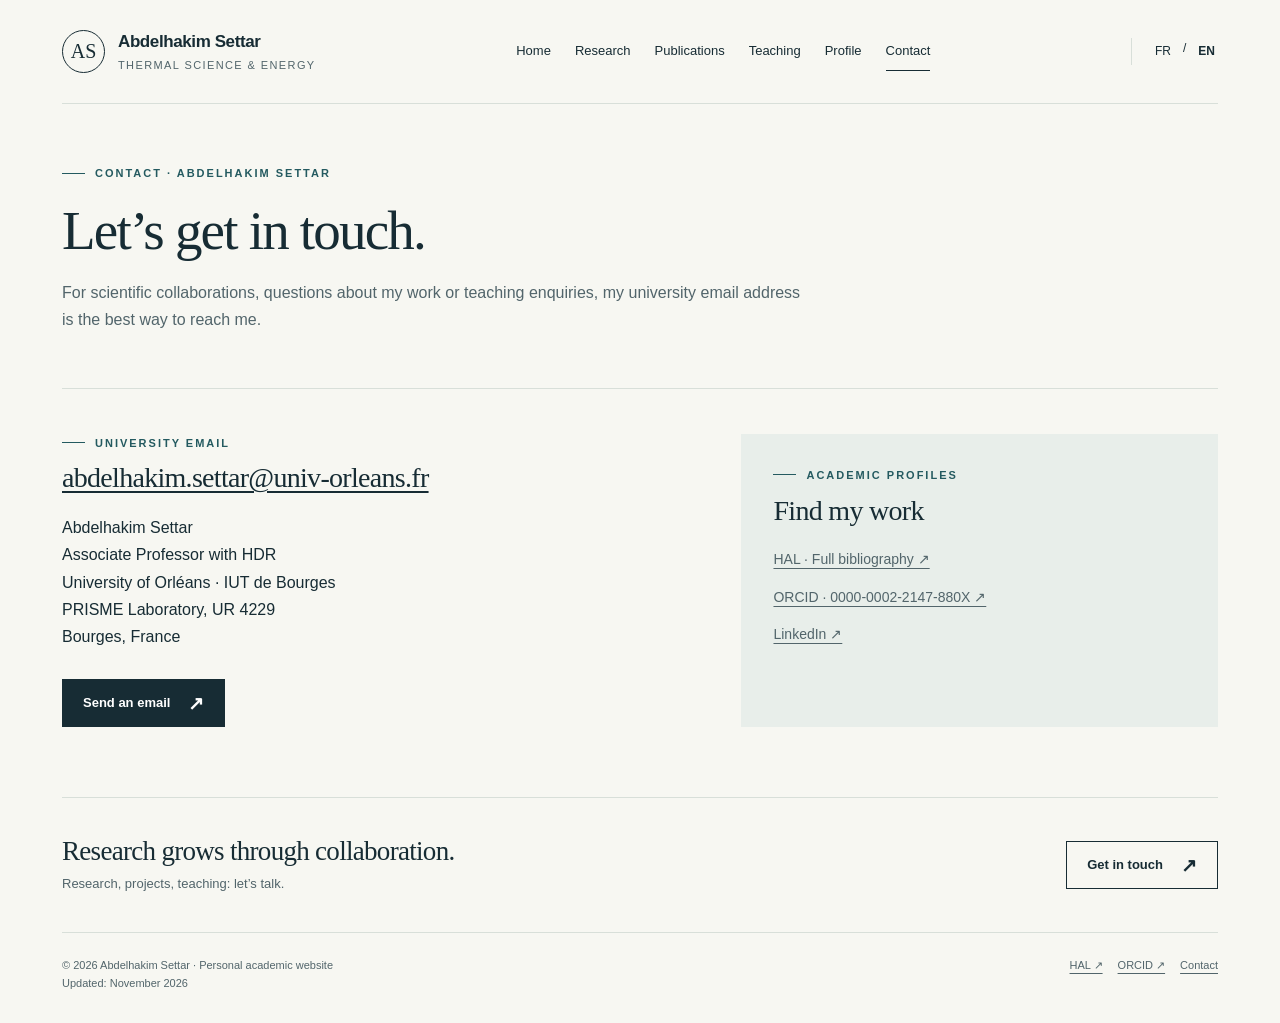
==== en-contact.html @ 47c7682c "Publier le site académique bilingue d’Abdelhakim Settar Version initiale en français et en anglais :" ====
<!doctype html><html lang="en"><head><meta charset="utf-8"><meta name="viewport" content="width=device-width,initial-scale=1"><title>Contact — Abdelhakim Settar</title><meta name="description" content="Contact Abdelhakim Settar at the University of Orléans, IUT de Bourges and PRISME Laboratory."><meta name="theme-color" content="#172c34"><link rel="canonical" href="https://hakset.github.io/en-contact.html"><link rel="alternate" hreflang="fr" href="https://hakset.github.io/fr-contact.html"><link rel="alternate" hreflang="en" href="https://hakset.github.io/en-contact.html"><link rel="alternate" hreflang="x-default" href="https://hakset.github.io/en-contact.html"><meta property="og:title" content="Contact — Abdelhakim Settar"><meta property="og:description" content="Contact Abdelhakim Settar at the University of Orléans, IUT de Bourges and PRISME Laboratory."><meta property="og:type" content="profile"><meta property="og:url" content="https://hakset.github.io/en-contact.html"><meta property="og:locale" content="en_GB"><link rel="icon" type="image/svg+xml" href="/favicon.svg"><link rel="stylesheet" href="/style.css"><script src="/app.js" defer></script><script type="application/ld+json">{"@context": "https://schema.org", "@type": "ProfilePage", "inLanguage": "en", "url": "https://hakset.github.io/en-contact.html", "name": "Contact — Abdelhakim Settar", "mainEntity": {"@type": "Person", "name": "Abdelhakim Settar", "jobTitle": "Associate Professor with HDR", "affiliation": [{"@type": "Organization", "name": "University of Orléans"}, {"@type": "Organization", "name": "PRISME Laboratory, UR 4229"}], "email": "mailto:abdelhakim.settar@univ-orleans.fr", "sameAs": ["https://cv.hal.science/abdelhakim-settar", "https://orcid.org/0000-0002-2147-880X", "https://fr.linkedin.com/in/abdelhakim-settar-b4479660"], "knowsAbout": ["Hydrogen production", "Biomass gasification", "Heat and mass transfer", "Porous media", "Life cycle assessment"]}}</script></head><body><a class="skip" href="#main">Skip to content</a><div class="shell"><header class="top"><a class="brand" href="/en.html"><span class="monogram" aria-hidden="true">AS</span><span><strong>Abdelhakim Settar</strong><small>Thermal science & energy</small></span></a><nav class="nav" aria-label="Main navigation"><a href="/en.html" >Home</a><a href="/en-research.html" >Research</a><a href="/en-publications.html" >Publications</a><a href="/en-teaching.html" >Teaching</a><a href="/en-profile.html" >Profile</a><a href="/en-contact.html" aria-current="page">Contact</a></nav><nav class="languages" aria-label="Language"><a href="/fr-contact.html" lang="fr" hreflang="fr" class="" >FR</a><span aria-hidden="true">/</span><a href="/en-contact.html" lang="en" hreflang="en" class="selected" aria-current="true">EN</a></nav></header><main id="main"><div class="page-head"><div class="eyebrow">Contact · Abdelhakim Settar</div><h1>Let’s get in touch.</h1><p>For scientific collaborations, questions about my work or teaching enquiries, my university email address is the best way to reach me.</p></div><div class="contact-grid"><section><div class="eyebrow">University email</div><h2 class="email"><a href="mailto:abdelhakim.settar@univ-orleans.fr">abdelhakim.settar@univ-orleans.fr</a></h2><p>Abdelhakim Settar<br>Associate Professor with HDR<br>University of Orléans · IUT de Bourges<br>PRISME Laboratory, UR 4229<br>Bourges, France</p><div class="actions"><a class="button primary" href="mailto:abdelhakim.settar@univ-orleans.fr" >Send an email<span class="arrow" aria-hidden="true">↗</span></a></div></section><section class="contact-box"><div class="eyebrow">Academic profiles</div><h2>Find my work</h2><p><a href="https://cv.hal.science/abdelhakim-settar">HAL · Full bibliography ↗</a></p><p><a href="https://orcid.org/0000-0002-2147-880X">ORCID · 0000-0002-2147-880X ↗</a></p><p><a href="https://fr.linkedin.com/in/abdelhakim-settar-b4479660">LinkedIn ↗</a></p></section></div></main><footer><div class="footer-cta"><div><h2>Research grows through collaboration.</h2><p>Research, projects, teaching: let’s talk.</p></div><a class="button " href="/en-contact.html" >Get in touch<span class="arrow" aria-hidden="true">↗</span></a></div><div class="bottom"><div>© 2026 Abdelhakim Settar · Personal academic website<br>Updated: November 2026</div><div><a href="https://cv.hal.science/abdelhakim-settar">HAL ↗</a><a href="https://orcid.org/0000-0002-2147-880X">ORCID ↗</a><a href="/en-contact.html">Contact</a></div></div></footer></div></body></html>
---- style.css ----
:root{--paper:#f7f7f2;--white:#fff;--ink:#172c34;--muted:#52656b;--line:#d8dfd9;--accent:#d8ee91;--teal:#245a60;--serif:Georgia,'Times New Roman',serif}*{box-sizing:border-box}html{scroll-behavior:smooth}body{margin:0;background:var(--paper);color:var(--ink);font:16px/1.7 'Segoe UI',Arial,sans-serif}a{color:inherit;text-underline-offset:4px}button,input,select{font:inherit}a:focus-visible,button:focus-visible,input:focus-visible,select:focus-visible{outline:3px solid #427b86;outline-offset:5px}a:hover{color:var(--teal)}.skip{position:fixed;top:-70px;left:12px;background:var(--white);padding:10px;z-index:20}.skip:focus{top:8px}.shell{max-width:1260px;margin:auto;padding:0 52px}.top{display:flex;align-items:center;justify-content:space-between;gap:20px;min-height:104px;border-bottom:1px solid var(--line)}.brand{display:flex;gap:13px;align-items:center;text-decoration:none;line-height:1.3}.monogram{width:43px;height:43px;display:grid;place-items:center;border:1px solid var(--ink);font:20px var(--serif);border-radius:50%}.brand strong{font-size:17px;letter-spacing:-.4px}.brand small{display:block;color:var(--muted);font-size:11px;letter-spacing:1.4px;text-transform:uppercase;margin-top:5px}.nav{display:flex;align-items:center;gap:24px}.nav a{font-size:13px;text-decoration:none;padding:8px 0;border-bottom:1px solid transparent}.nav a[aria-current=page]{border-color:var(--ink)}.languages{display:flex;gap:9px;font-size:12px;white-space:nowrap;border-left:1px solid var(--line);padding-left:20px}.languages a{padding:3px;text-decoration:none}.languages .selected{font-weight:700}.menu{display:none}.eyebrow{text-transform:uppercase;letter-spacing:2px;font-size:11px;font-weight:600;color:var(--teal);display:flex;align-items:center;gap:10px}.eyebrow:before{content:'';width:23px;height:1px;background:currentColor}.hero{display:grid;grid-template-columns:1.17fr 1fr;gap:50px;padding:74px 0 60px;align-items:center}.hero h1{font:clamp(44px,5.4vw,69px)/1.07 var(--serif);letter-spacing:-2.4px;margin:20px 0 23px;font-weight:400}.hero h1 span{display:block;font-style:italic;color:var(--teal)}.role{font-size:15px;line-height:1.6;margin:0 0 15px}.lead{color:var(--muted);font-size:16px;max-width:600px}.actions{display:flex;gap:12px;flex-wrap:wrap;margin-top:29px}.button{display:inline-flex;align-items:center;gap:18px;justify-content:center;padding:12px 20px;border:1px solid var(--ink);text-decoration:none;font-size:13px;font-weight:600;background:transparent;color:var(--ink);cursor:pointer}.button.primary{background:var(--ink);color:white}.button:hover{background:var(--accent);color:var(--ink)}.button .arrow{font-size:19px;line-height:1}.hero-art{background:#e8eeea;position:relative;min-height:390px;display:flex;flex-direction:column;justify-content:space-between;padding:27px;overflow:hidden}.art-top,.art-bottom{display:flex;justify-content:space-between;gap:20px;text-transform:uppercase;font-size:9px;letter-spacing:1.6px;color:var(--teal)}.hero-art svg{width:100%;height:265px;overflow:visible}.affiliations{display:flex;justify-content:space-between;align-items:center;padding:20px 0;border-top:1px solid var(--line);border-bottom:1px solid var(--line);gap:20px;font-size:12px;color:var(--muted)}.affiliations strong{font-size:16px;color:var(--ink);font-weight:500}.section{padding:64px 0}.section-heading{display:flex;align-items:end;justify-content:space-between;gap:30px;margin-bottom:28px}.section-heading h2,h2{font:34px/1.2 var(--serif);letter-spacing:-.7px;margin:10px 0 20px;font-weight:400}.text-link{font-size:13px;white-space:nowrap}.topic-list{border-top:1px solid var(--line)}.topic{display:grid;grid-template-columns:50px 1fr 1.2fr 26px;gap:25px;padding:25px 0;border-bottom:1px solid var(--line);align-items:start;text-decoration:none}.topic .num{color:var(--teal);font-size:12px;padding-top:5px}.topic h3{font:23px/1.25 var(--serif);margin:0}.topic p{margin:0;color:var(--muted);font-size:14px}.topic>.arrow{font-size:24px}.feature{display:grid;grid-template-columns:1fr 1fr;gap:60px;background:var(--ink);color:#fff;padding:48px;margin-top:4px}.feature .eyebrow{color:var(--accent)}.feature p{font-size:15px;color:#d0dbda}.feature h2{font-size:35px}.feature .button{color:#fff;border-color:#72878a}.feature .button:hover{color:var(--ink)}.feature-list{display:grid;gap:0}.feature-list>div{padding:16px 0;border-bottom:1px solid #40555b}.feature-list strong{font-size:14px;font-weight:500}.feature-list small{display:block;font-size:12px;color:#adbec0;margin-top:4px}.pub{display:grid;grid-template-columns:65px 1fr 35px;gap:20px;border-top:1px solid var(--line);padding:24px 0}.pub:last-child{border-bottom:1px solid var(--line)}.pub-year{font:21px var(--serif);color:var(--teal)}.pub h3{font:21px/1.35 var(--serif);margin:0 0 8px}.pub h3 a{text-decoration:none}.pub p{font-size:13px;color:var(--muted);margin:4px 0}.tag{display:inline-block;font-size:10px;letter-spacing:.5px;text-transform:uppercase;border:1px solid var(--line);padding:2px 8px;margin:7px 0}.pub-link{text-decoration:none;font-size:23px}.page-head{padding:60px 0 38px;border-bottom:1px solid var(--line)}.page-head h1{font:55px/1.1 var(--serif);letter-spacing:-1.8px;font-weight:400;margin:18px 0}.page-head p{max-width:750px;color:var(--muted)}.layout{display:grid;grid-template-columns:215px 1fr;gap:60px;padding:45px 0 70px}.side{align-self:start;position:sticky;top:30px}.side a{display:block;text-decoration:none;font-size:13px;border-bottom:1px solid var(--line);padding:11px 0}.content section{margin-bottom:48px;scroll-margin-top:30px}.content h2{font-size:31px}.content h3{font:24px var(--serif);margin:25px 0 12px}.content p,.content li{color:var(--muted);font-size:15px}.methods{display:flex;flex-wrap:wrap;gap:8px}.methods span{padding:7px 12px;border:1px solid var(--line);font-size:12px}.project{display:grid;grid-template-columns:115px 1fr;gap:24px;padding:23px 0;border-top:1px solid var(--line)}.project .date{font-size:12px;color:var(--teal)}.project h3{margin:0 0 8px}.project p{margin:0}.note{font-size:12px;color:var(--muted);border-left:2px solid var(--teal);padding:0 0 0 16px}.timeline{border-left:1px solid var(--line);margin-left:6px;padding-left:25px}.timeline article{position:relative;margin-bottom:29px}.timeline article:before{position:absolute;content:'';width:7px;height:7px;background:var(--teal);border-radius:50%;left:-29px;top:9px}.timeline .date{font-size:12px;color:var(--teal)}.timeline h3{margin:4px 0 6px;font-size:22px}.timeline p{margin:0}.filters{display:flex;gap:20px;align-items:end;margin:30px 0}.filters label{display:flex;flex-direction:column;gap:6px;font-size:12px;flex:1}.filters input,.filters select{border:1px solid #b0beba;background:#fff;padding:12px;color:var(--ink);width:100%;border-radius:0}.filters label:last-child{max-width:180px}.result-count{font-size:12px;color:var(--muted)}[hidden]{display:none!important}.contact-grid{display:grid;grid-template-columns:1.3fr 1fr;gap:60px;padding:45px 0 70px}.email{font:clamp(19px,2.7vw,30px) var(--serif);overflow-wrap:anywhere}.contact-box{background:#e8eeea;padding:32px}.contact-box p{font-size:14px;color:var(--muted)}.contact-grid h2{font-size:28px}.footer-cta{display:flex;justify-content:space-between;align-items:center;border-top:1px solid var(--line);padding:37px 0;gap:20px}.footer-cta h2{font-size:27px;margin:0 0 5px}.footer-cta p{font-size:13px;color:var(--muted);margin:0}.bottom{border-top:1px solid var(--line);padding:23px 0 30px;display:flex;justify-content:space-between;gap:20px;font-size:11px;color:var(--muted)}.bottom a{margin-left:15px}.empty{padding:25px;border:1px solid var(--line)}.minor{font-size:12px;color:var(--muted)}
@media(min-width:1500px){.shell{max-width:1380px}.hero{padding-top:90px;padding-bottom:75px}.hero-art{min-height:430px}.hero-art svg{height:300px}}@media(max-width:1000px){.shell{padding:0 30px}.top{flex-wrap:wrap;padding:22px 0;min-height:85px}.brand{flex:1}.nav{gap:20px;order:3;width:100%;justify-content:space-between}.languages{order:2}.hero{gap:25px;padding-top:50px}.hero h1{font-size:52px}.hero-art{min-height:350px;padding:20px}.hero-art svg{height:240px}.topic{grid-template-columns:30px 1fr 1.15fr 20px;gap:18px}.layout{grid-template-columns:170px 1fr;gap:35px}.feature{padding:35px;gap:35px}}
@media(max-width:650px){.shell{padding:0 22px}.top{gap:15px}.brand strong{font-size:15px}.brand small{font-size:9px}.monogram{width:36px;height:36px;font-size:17px}.languages{padding-left:12px}.nav{gap:10px;flex-wrap:wrap;justify-content:flex-start}.nav a{font-size:12px;margin-right:10px}.hero{grid-template-columns:1fr;padding-top:36px;gap:30px;padding-bottom:34px}.hero h1{font-size:49px;letter-spacing:-2px}.hero-art{min-height:320px}.hero-art svg{height:230px}.role{font-size:14px}.lead{font-size:15px}.affiliations{align-items:start;flex-wrap:wrap;gap:13px}.affiliations strong{font-size:14px}.affiliations span{font-size:10px}.section{padding:40px 0}.section-heading{display:block}.section-heading h2,h2{font-size:29px}.topic{grid-template-columns:25px 1fr 20px;gap:12px}.topic p{grid-column:2}.topic>.arrow{grid-row:1;grid-column:3}.topic h3{font-size:22px}.feature{grid-template-columns:1fr;padding:28px;gap:18px}.feature h2{font-size:31px}.pub{grid-template-columns:43px 1fr 20px;gap:10px}.pub h3{font-size:19px}.pub-year{font-size:18px}.page-head{padding:35px 0 25px}.page-head h1{font-size:43px}.layout{grid-template-columns:1fr;gap:22px;padding-top:22px}.side{position:static;display:flex;flex-wrap:wrap;gap:0 20px}.side a{font-size:12px}.content h2{font-size:28px}.project{grid-template-columns:1fr;gap:6px}.filters{gap:10px}.contact-grid{grid-template-columns:1fr;gap:25px}.footer-cta{display:block;padding:25px 0}.footer-cta .button{margin-top:18px}.bottom{display:block}.bottom div+div{margin-top:10px}.bottom a{margin-left:0;margin-right:16px}}
@media(prefers-reduced-motion:reduce){html{scroll-behavior:auto}}@media print{body{background:white}.top,.side,.footer-cta,.bottom,.actions,.filters{display:none}.shell{padding:0}.layout{display:block;padding:15px 0}.page-head{padding:10px 0}.page-head h1{font-size:32px}.content section{break-inside:avoid}.content p,.content li{font-size:11px}a{text-decoration:none}}
.research-visual{margin:25px 0 0;background:#e8eeea;padding:22px 28px 15px}.research-visual svg{display:block;width:100%;max-height:260px}.research-visual figcaption{color:var(--muted);font-size:10px;text-align:right;margin-top:10px}@media(max-width:650px){.research-visual{padding:10px}.research-visual figcaption{font-size:9px}}
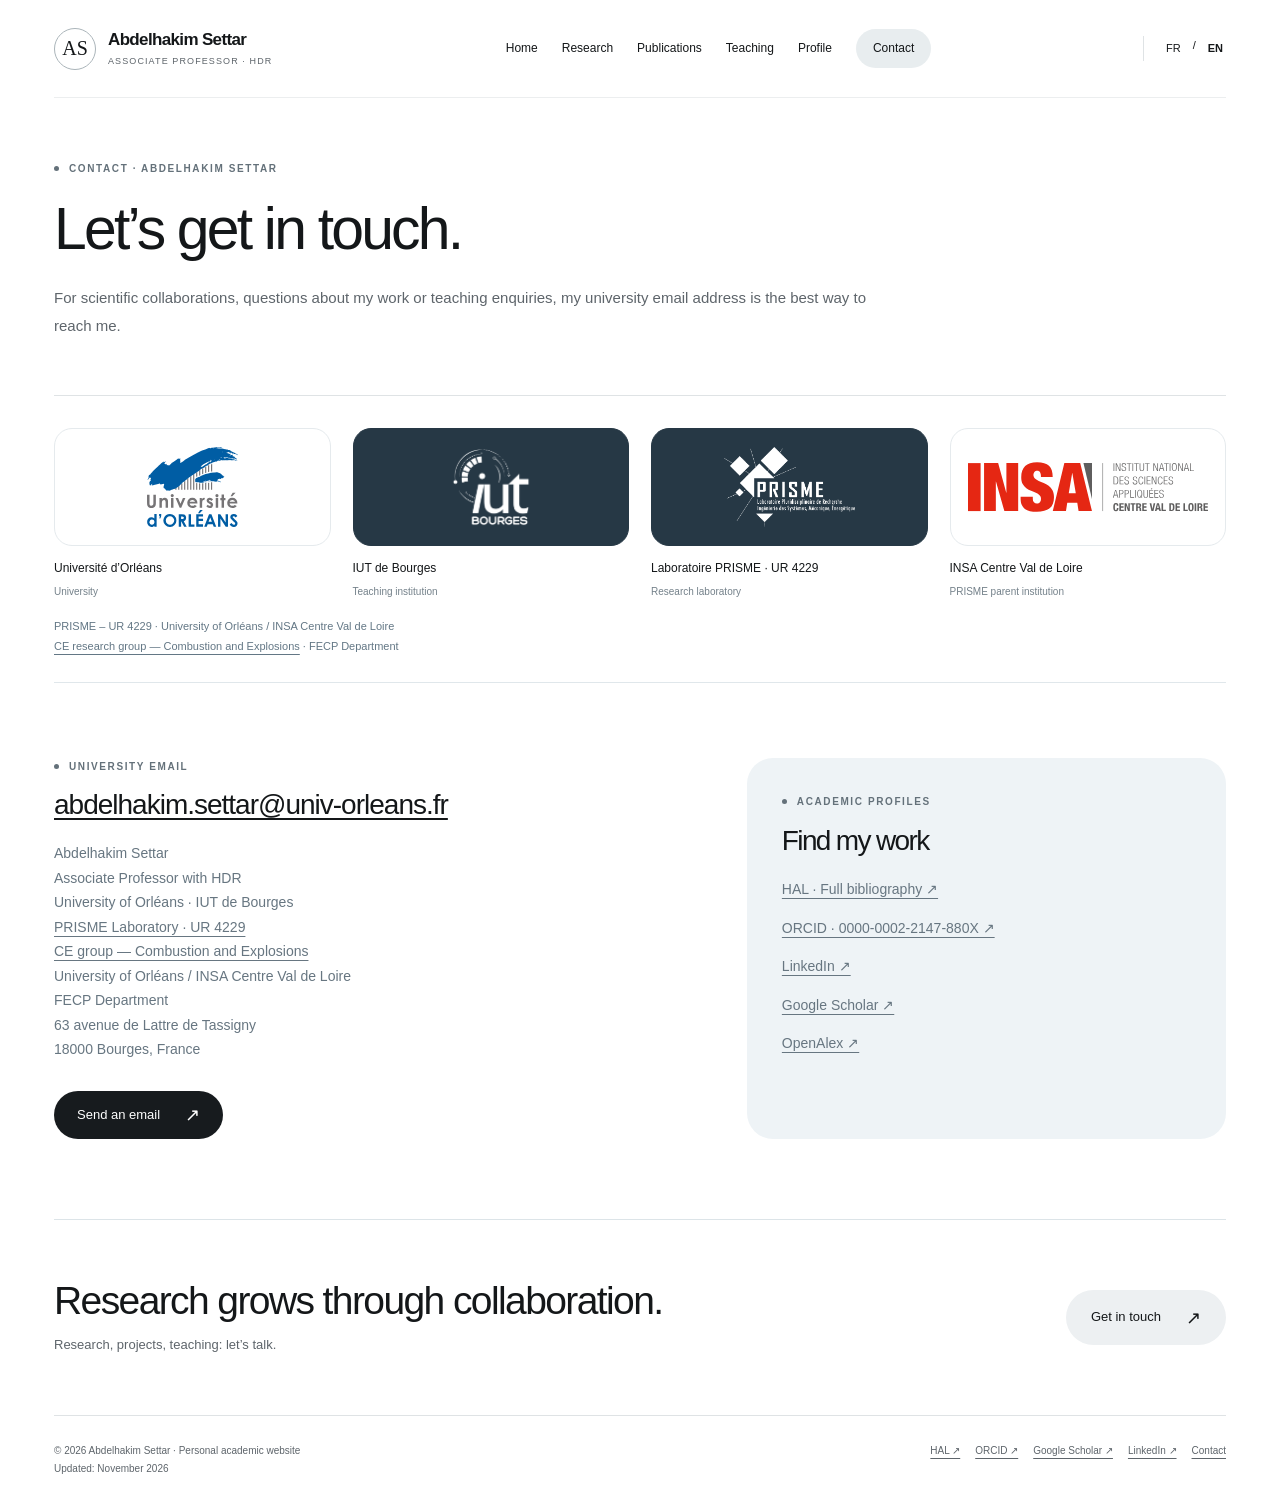
==== commit f4ec7d32: "Enrichir le site : affiliations, logos, ODD et bibliométrie automatique Nouvelle présentation biling" ====
--- a/en-contact.html
+++ b/en-contact.html
@@ -1 +1 @@
-<!doctype html><html lang="en"><head><meta charset="utf-8"><meta name="viewport" content="width=device-width,initial-scale=1"><title>Contact — Abdelhakim Settar</title><meta name="description" content="Contact Abdelhakim Settar at the University of Orléans, IUT de Bourges and PRISME Laboratory."><meta name="theme-color" content="#172c34"><link rel="canonical" href="https://hakset.github.io/en-contact.html"><link rel="alternate" hreflang="fr" href="https://hakset.github.io/fr-contact.html"><link rel="alternate" hreflang="en" href="https://hakset.github.io/en-contact.html"><link rel="alternate" hreflang="x-default" href="https://hakset.github.io/en-contact.html"><meta property="og:title" content="Contact — Abdelhakim Settar"><meta property="og:description" content="Contact Abdelhakim Settar at the University of Orléans, IUT de Bourges and PRISME Laboratory."><meta property="og:type" content="profile"><meta property="og:url" content="https://hakset.github.io/en-contact.html"><meta property="og:locale" content="en_GB"><link rel="icon" type="image/svg+xml" href="/favicon.svg"><link rel="stylesheet" href="/style.css"><script src="/app.js" defer></script><script type="application/ld+json">{"@context": "https://schema.org", "@type": "ProfilePage", "inLanguage": "en", "url": "https://hakset.github.io/en-contact.html", "name": "Contact — Abdelhakim Settar", "mainEntity": {"@type": "Person", "name": "Abdelhakim Settar", "jobTitle": "Associate Professor with HDR", "affiliation": [{"@type": "Organization", "name": "University of Orléans"}, {"@type": "Organization", "name": "PRISME Laboratory, UR 4229"}], "email": "mailto:abdelhakim.settar@univ-orleans.fr", "sameAs": ["https://cv.hal.science/abdelhakim-settar", "https://orcid.org/0000-0002-2147-880X", "https://fr.linkedin.com/in/abdelhakim-settar-b4479660"], "knowsAbout": ["Hydrogen production", "Biomass gasification", "Heat and mass transfer", "Porous media", "Life cycle assessment"]}}</script></head><body><a class="skip" href="#main">Skip to content</a><div class="shell"><header class="top"><a class="brand" href="/en.html"><span class="monogram" aria-hidden="true">AS</span><span><strong>Abdelhakim Settar</strong><small>Thermal science & energy</small></span></a><nav class="nav" aria-label="Main navigation"><a href="/en.html" >Home</a><a href="/en-research.html" >Research</a><a href="/en-publications.html" >Publications</a><a href="/en-teaching.html" >Teaching</a><a href="/en-profile.html" >Profile</a><a href="/en-contact.html" aria-current="page">Contact</a></nav><nav class="languages" aria-label="Language"><a href="/fr-contact.html" lang="fr" hreflang="fr" class="" >FR</a><span aria-hidden="true">/</span><a href="/en-contact.html" lang="en" hreflang="en" class="selected" aria-current="true">EN</a></nav></header><main id="main"><div class="page-head"><div class="eyebrow">Contact · Abdelhakim Settar</div><h1>Let’s get in touch.</h1><p>For scientific collaborations, questions about my work or teaching enquiries, my university email address is the best way to reach me.</p></div><div class="contact-grid"><section><div class="eyebrow">University email</div><h2 class="email"><a href="mailto:abdelhakim.settar@univ-orleans.fr">abdelhakim.settar@univ-orleans.fr</a></h2><p>Abdelhakim Settar<br>Associate Professor with HDR<br>University of Orléans · IUT de Bourges<br>PRISME Laboratory, UR 4229<br>Bourges, France</p><div class="actions"><a class="button primary" href="mailto:abdelhakim.settar@univ-orleans.fr" >Send an email<span class="arrow" aria-hidden="true">↗</span></a></div></section><section class="contact-box"><div class="eyebrow">Academic profiles</div><h2>Find my work</h2><p><a href="https://cv.hal.science/abdelhakim-settar">HAL · Full bibliography ↗</a></p><p><a href="https://orcid.org/0000-0002-2147-880X">ORCID · 0000-0002-2147-880X ↗</a></p><p><a href="https://fr.linkedin.com/in/abdelhakim-settar-b4479660">LinkedIn ↗</a></p></section></div></main><footer><div class="footer-cta"><div><h2>Research grows through collaboration.</h2><p>Research, projects, teaching: let’s talk.</p></div><a class="button " href="/en-contact.html" >Get in touch<span class="arrow" aria-hidden="true">↗</span></a></div><div class="bottom"><div>© 2026 Abdelhakim Settar · Personal academic website<br>Updated: November 2026</div><div><a href="https://cv.hal.science/abdelhakim-settar">HAL ↗</a><a href="https://orcid.org/0000-0002-2147-880X">ORCID ↗</a><a href="/en-contact.html">Contact</a></div></div></footer></div></body></html>+<!doctype html><html lang="en"><head><meta charset="utf-8"><meta name="viewport" content="width=device-width,initial-scale=1"><title>Contact — Abdelhakim Settar</title><meta name="description" content="Contact Abdelhakim Settar at the University of Orléans, IUT de Bourges and PRISME Laboratory."><meta name="theme-color" content="#172c34"><link rel="canonical" href="https://abdelhakim-settar.github.io/en-contact.html"><link rel="alternate" hreflang="fr" href="https://abdelhakim-settar.github.io/fr-contact.html"><link rel="alternate" hreflang="en" href="https://abdelhakim-settar.github.io/en-contact.html"><link rel="alternate" hreflang="x-default" href="https://abdelhakim-settar.github.io/en-contact.html"><meta property="og:title" content="Contact — Abdelhakim Settar"><meta property="og:description" content="Contact Abdelhakim Settar at the University of Orléans, IUT de Bourges and PRISME Laboratory."><meta property="og:type" content="profile"><meta property="og:url" content="https://abdelhakim-settar.github.io/en-contact.html"><meta property="og:locale" content="en_GB"><link rel="icon" type="image/svg+xml" href="/favicon.svg"><link rel="stylesheet" href="/style.css"><script src="/app.js" defer></script><script type="application/ld+json">{"@context": "https://schema.org", "@type": "ProfilePage", "inLanguage": "en", "url": "https://abdelhakim-settar.github.io/en-contact.html", "name": "Contact — Abdelhakim Settar", "mainEntity": {"@type": "Person", "name": "Abdelhakim Settar", "jobTitle": "Associate Professor with HDR", "affiliation": [{"@type": "Organization", "name": "Université d’Orléans · IUT de Bourges", "url": "https://www.univ-orleans.fr/fr/iut-bourges"}, {"@type": "Organization", "name": "PRISME UR 4229 · Université d’Orléans / INSA Centre Val de Loire · FECP · CE — Combustion-Explosions", "url": "https://www.univ-orleans.fr/fr/prisme/la-recherche/departement-fecp/axe-combustion-explosions"}], "email": "mailto:abdelhakim.settar@univ-orleans.fr", "sameAs": ["https://cv.hal.science/abdelhakim-settar", "https://orcid.org/0000-0002-2147-880X", "https://www.linkedin.com/in/abdelhakim-settar-b4479660", "https://openalex.org/A5042702773", "https://scholar.google.fr/citations?user=sCTY_ZgAAAAJ&hl=fr"], "knowsAbout": ["Hydrogen production", "Biomass gasification", "Heat and mass transfer", "Porous media", "Life cycle assessment"]}}</script></head><body><a class="skip" href="#main">Skip to content</a><div class="shell"><header class="top"><a class="brand" href="/en.html"><span class="monogram" aria-hidden="true">AS</span><span><strong>Abdelhakim Settar</strong><small>Associate Professor · HDR</small></span></a><nav class="nav" aria-label="Main navigation"><a href="/en.html" >Home</a><a href="/en-research.html" >Research</a><a href="/en-publications.html" >Publications</a><a href="/en-teaching.html" >Teaching</a><a href="/en-profile.html" >Profile</a><a href="/en-contact.html" aria-current="page">Contact</a></nav><nav class="languages" aria-label="Language"><a href="/fr-contact.html" lang="fr" hreflang="fr" class="" >FR</a><span aria-hidden="true">/</span><a href="/en-contact.html" lang="en" hreflang="en" class="selected" aria-current="true">EN</a></nav></header><main id="main"><div class="page-head"><div class="eyebrow">Contact · Abdelhakim Settar</div><h1>Let’s get in touch.</h1><p>For scientific collaborations, questions about my work or teaching enquiries, my university email address is the best way to reach me.</p></div><div class="institution-logos" aria-label="Institutional affiliations"><a href="https://www.univ-orleans.fr/fr" class="institution-logo"><span class="logo-wrap "><img src="/logo-universite-orleans.svg" alt="Université d’Orléans" width="180" height="80" loading="lazy"></span><strong>Université d’Orléans</strong><small>University</small></a><a href="https://www.univ-orleans.fr/fr/iut-bourges" class="institution-logo"><span class="logo-wrap dark"><img src="/logo-iut-bourges.png" alt="IUT de Bourges" width="180" height="80" loading="lazy"></span><strong>IUT de Bourges</strong><small>Teaching institution</small></a><a href="https://www.univ-orleans.fr/fr/prisme" class="institution-logo"><span class="logo-wrap dark"><img src="/logo-prisme.png" alt="Laboratoire PRISME · UR 4229" width="180" height="80" loading="lazy"></span><strong>Laboratoire PRISME · UR 4229</strong><small>Research laboratory</small></a><a href="https://www.insa-centrevaldeloire.fr/" class="institution-logo"><span class="logo-wrap "><img src="/logo-insa-cvl.svg" alt="INSA Centre Val de Loire" width="180" height="80" loading="lazy"></span><strong>INSA Centre Val de Loire</strong><small>PRISME parent institution</small></a></div><p class="affiliation-context">PRISME – UR 4229 · University of Orléans / INSA Centre Val de Loire<br><a href="https://www.univ-orleans.fr/fr/prisme/la-recherche/departement-fecp/axe-combustion-explosions">CE research group — Combustion and Explosions</a> · FECP Department</p><div class="contact-grid"><section><div class="eyebrow">University email</div><h2 class="email"><a href="mailto:abdelhakim.settar@univ-orleans.fr">abdelhakim.settar@univ-orleans.fr</a></h2><p>Abdelhakim Settar<br>Associate Professor with HDR<br>University of Orléans · IUT de Bourges<br><a href="https://www.univ-orleans.fr/fr/prisme">PRISME Laboratory · UR 4229</a><br><a href="https://www.univ-orleans.fr/fr/prisme/la-recherche/departement-fecp/axe-combustion-explosions">CE group — Combustion and Explosions</a><br>University of Orléans / INSA Centre Val de Loire<br>FECP Department<br>63 avenue de Lattre de Tassigny<br>18000 Bourges, France</p><div class="actions"><a class="button primary" href="mailto:abdelhakim.settar@univ-orleans.fr" >Send an email<span class="arrow" aria-hidden="true">↗</span></a></div></section><section class="contact-box"><div class="eyebrow">Academic profiles</div><h2>Find my work</h2><p><a href="https://cv.hal.science/abdelhakim-settar">HAL · Full bibliography ↗</a></p><p><a href="https://orcid.org/0000-0002-2147-880X">ORCID · 0000-0002-2147-880X ↗</a></p><p><a href="https://www.linkedin.com/in/abdelhakim-settar-b4479660">LinkedIn ↗</a></p><p><a href="https://scholar.google.fr/citations?user=sCTY_ZgAAAAJ&amp;hl=fr">Google Scholar ↗</a></p><p><a href="https://openalex.org/A5042702773">OpenAlex ↗</a></p></section></div></main><footer><div class="footer-cta"><div><h2>Research grows through collaboration.</h2><p>Research, projects, teaching: let’s talk.</p></div><a class="button " href="/en-contact.html" >Get in touch<span class="arrow" aria-hidden="true">↗</span></a></div><div class="bottom"><div>© 2026 Abdelhakim Settar · Personal academic website<br>Updated: November 2026</div><div><a href="https://cv.hal.science/abdelhakim-settar">HAL ↗</a><a href="https://orcid.org/0000-0002-2147-880X">ORCID ↗</a><a href="https://scholar.google.fr/citations?user=sCTY_ZgAAAAJ&amp;hl=fr">Google Scholar ↗</a><a href="https://www.linkedin.com/in/abdelhakim-settar-b4479660/">LinkedIn ↗</a><a href="/en-contact.html">Contact</a></div></div></footer></div></body></html>
--- a/style.css
+++ b/style.css
@@ -1,5 +1,17 @@
-:root{--paper:#f7f7f2;--white:#fff;--ink:#172c34;--muted:#52656b;--line:#d8dfd9;--accent:#d8ee91;--teal:#245a60;--serif:Georgia,'Times New Roman',serif}*{box-sizing:border-box}html{scroll-behavior:smooth}body{margin:0;background:var(--paper);color:var(--ink);font:16px/1.7 'Segoe UI',Arial,sans-serif}a{color:inherit;text-underline-offset:4px}button,input,select{font:inherit}a:focus-visible,button:focus-visible,input:focus-visible,select:focus-visible{outline:3px solid #427b86;outline-offset:5px}a:hover{color:var(--teal)}.skip{position:fixed;top:-70px;left:12px;background:var(--white);padding:10px;z-index:20}.skip:focus{top:8px}.shell{max-width:1260px;margin:auto;padding:0 52px}.top{display:flex;align-items:center;justify-content:space-between;gap:20px;min-height:104px;border-bottom:1px solid var(--line)}.brand{display:flex;gap:13px;align-items:center;text-decoration:none;line-height:1.3}.monogram{width:43px;height:43px;display:grid;place-items:center;border:1px solid var(--ink);font:20px var(--serif);border-radius:50%}.brand strong{font-size:17px;letter-spacing:-.4px}.brand small{display:block;color:var(--muted);font-size:11px;letter-spacing:1.4px;text-transform:uppercase;margin-top:5px}.nav{display:flex;align-items:center;gap:24px}.nav a{font-size:13px;text-decoration:none;padding:8px 0;border-bottom:1px solid transparent}.nav a[aria-current=page]{border-color:var(--ink)}.languages{display:flex;gap:9px;font-size:12px;white-space:nowrap;border-left:1px solid var(--line);padding-left:20px}.languages a{padding:3px;text-decoration:none}.languages .selected{font-weight:700}.menu{display:none}.eyebrow{text-transform:uppercase;letter-spacing:2px;font-size:11px;font-weight:600;color:var(--teal);display:flex;align-items:center;gap:10px}.eyebrow:before{content:'';width:23px;height:1px;background:currentColor}.hero{display:grid;grid-template-columns:1.17fr 1fr;gap:50px;padding:74px 0 60px;align-items:center}.hero h1{font:clamp(44px,5.4vw,69px)/1.07 var(--serif);letter-spacing:-2.4px;margin:20px 0 23px;font-weight:400}.hero h1 span{display:block;font-style:italic;color:var(--teal)}.role{font-size:15px;line-height:1.6;margin:0 0 15px}.lead{color:var(--muted);font-size:16px;max-width:600px}.actions{display:flex;gap:12px;flex-wrap:wrap;margin-top:29px}.button{display:inline-flex;align-items:center;gap:18px;justify-content:center;padding:12px 20px;border:1px solid var(--ink);text-decoration:none;font-size:13px;font-weight:600;background:transparent;color:var(--ink);cursor:pointer}.button.primary{background:var(--ink);color:white}.button:hover{background:var(--accent);color:var(--ink)}.button .arrow{font-size:19px;line-height:1}.hero-art{background:#e8eeea;position:relative;min-height:390px;display:flex;flex-direction:column;justify-content:space-between;padding:27px;overflow:hidden}.art-top,.art-bottom{display:flex;justify-content:space-between;gap:20px;text-transform:uppercase;font-size:9px;letter-spacing:1.6px;color:var(--teal)}.hero-art svg{width:100%;height:265px;overflow:visible}.affiliations{display:flex;justify-content:space-between;align-items:center;padding:20px 0;border-top:1px solid var(--line);border-bottom:1px solid var(--line);gap:20px;font-size:12px;color:var(--muted)}.affiliations strong{font-size:16px;color:var(--ink);font-weight:500}.section{padding:64px 0}.section-heading{display:flex;align-items:end;justify-content:space-between;gap:30px;margin-bottom:28px}.section-heading h2,h2{font:34px/1.2 var(--serif);letter-spacing:-.7px;margin:10px 0 20px;font-weight:400}.text-link{font-size:13px;white-space:nowrap}.topic-list{border-top:1px solid var(--line)}.topic{display:grid;grid-template-columns:50px 1fr 1.2fr 26px;gap:25px;padding:25px 0;border-bottom:1px solid var(--line);align-items:start;text-decoration:none}.topic .num{color:var(--teal);font-size:12px;padding-top:5px}.topic h3{font:23px/1.25 var(--serif);margin:0}.topic p{margin:0;color:var(--muted);font-size:14px}.topic>.arrow{font-size:24px}.feature{display:grid;grid-template-columns:1fr 1fr;gap:60px;background:var(--ink);color:#fff;padding:48px;margin-top:4px}.feature .eyebrow{color:var(--accent)}.feature p{font-size:15px;color:#d0dbda}.feature h2{font-size:35px}.feature .button{color:#fff;border-color:#72878a}.feature .button:hover{color:var(--ink)}.feature-list{display:grid;gap:0}.feature-list>div{padding:16px 0;border-bottom:1px solid #40555b}.feature-list strong{font-size:14px;font-weight:500}.feature-list small{display:block;font-size:12px;color:#adbec0;margin-top:4px}.pub{display:grid;grid-template-columns:65px 1fr 35px;gap:20px;border-top:1px solid var(--line);padding:24px 0}.pub:last-child{border-bottom:1px solid var(--line)}.pub-year{font:21px var(--serif);color:var(--teal)}.pub h3{font:21px/1.35 var(--serif);margin:0 0 8px}.pub h3 a{text-decoration:none}.pub p{font-size:13px;color:var(--muted);margin:4px 0}.tag{display:inline-block;font-size:10px;letter-spacing:.5px;text-transform:uppercase;border:1px solid var(--line);padding:2px 8px;margin:7px 0}.pub-link{text-decoration:none;font-size:23px}.page-head{padding:60px 0 38px;border-bottom:1px solid var(--line)}.page-head h1{font:55px/1.1 var(--serif);letter-spacing:-1.8px;font-weight:400;margin:18px 0}.page-head p{max-width:750px;color:var(--muted)}.layout{display:grid;grid-template-columns:215px 1fr;gap:60px;padding:45px 0 70px}.side{align-self:start;position:sticky;top:30px}.side a{display:block;text-decoration:none;font-size:13px;border-bottom:1px solid var(--line);padding:11px 0}.content section{margin-bottom:48px;scroll-margin-top:30px}.content h2{font-size:31px}.content h3{font:24px var(--serif);margin:25px 0 12px}.content p,.content li{color:var(--muted);font-size:15px}.methods{display:flex;flex-wrap:wrap;gap:8px}.methods span{padding:7px 12px;border:1px solid var(--line);font-size:12px}.project{display:grid;grid-template-columns:115px 1fr;gap:24px;padding:23px 0;border-top:1px solid var(--line)}.project .date{font-size:12px;color:var(--teal)}.project h3{margin:0 0 8px}.project p{margin:0}.note{font-size:12px;color:var(--muted);border-left:2px solid var(--teal);padding:0 0 0 16px}.timeline{border-left:1px solid var(--line);margin-left:6px;padding-left:25px}.timeline article{position:relative;margin-bottom:29px}.timeline article:before{position:absolute;content:'';width:7px;height:7px;background:var(--teal);border-radius:50%;left:-29px;top:9px}.timeline .date{font-size:12px;color:var(--teal)}.timeline h3{margin:4px 0 6px;font-size:22px}.timeline p{margin:0}.filters{display:flex;gap:20px;align-items:end;margin:30px 0}.filters label{display:flex;flex-direction:column;gap:6px;font-size:12px;flex:1}.filters input,.filters select{border:1px solid #b0beba;background:#fff;padding:12px;color:var(--ink);width:100%;border-radius:0}.filters label:last-child{max-width:180px}.result-count{font-size:12px;color:var(--muted)}[hidden]{display:none!important}.contact-grid{display:grid;grid-template-columns:1.3fr 1fr;gap:60px;padding:45px 0 70px}.email{font:clamp(19px,2.7vw,30px) var(--serif);overflow-wrap:anywhere}.contact-box{background:#e8eeea;padding:32px}.contact-box p{font-size:14px;color:var(--muted)}.contact-grid h2{font-size:28px}.footer-cta{display:flex;justify-content:space-between;align-items:center;border-top:1px solid var(--line);padding:37px 0;gap:20px}.footer-cta h2{font-size:27px;margin:0 0 5px}.footer-cta p{font-size:13px;color:var(--muted);margin:0}.bottom{border-top:1px solid var(--line);padding:23px 0 30px;display:flex;justify-content:space-between;gap:20px;font-size:11px;color:var(--muted)}.bottom a{margin-left:15px}.empty{padding:25px;border:1px solid var(--line)}.minor{font-size:12px;color:var(--muted)}
-@media(min-width:1500px){.shell{max-width:1380px}.hero{padding-top:90px;padding-bottom:75px}.hero-art{min-height:430px}.hero-art svg{height:300px}}@media(max-width:1000px){.shell{padding:0 30px}.top{flex-wrap:wrap;padding:22px 0;min-height:85px}.brand{flex:1}.nav{gap:20px;order:3;width:100%;justify-content:space-between}.languages{order:2}.hero{gap:25px;padding-top:50px}.hero h1{font-size:52px}.hero-art{min-height:350px;padding:20px}.hero-art svg{height:240px}.topic{grid-template-columns:30px 1fr 1.15fr 20px;gap:18px}.layout{grid-template-columns:170px 1fr;gap:35px}.feature{padding:35px;gap:35px}}
-@media(max-width:650px){.shell{padding:0 22px}.top{gap:15px}.brand strong{font-size:15px}.brand small{font-size:9px}.monogram{width:36px;height:36px;font-size:17px}.languages{padding-left:12px}.nav{gap:10px;flex-wrap:wrap;justify-content:flex-start}.nav a{font-size:12px;margin-right:10px}.hero{grid-template-columns:1fr;padding-top:36px;gap:30px;padding-bottom:34px}.hero h1{font-size:49px;letter-spacing:-2px}.hero-art{min-height:320px}.hero-art svg{height:230px}.role{font-size:14px}.lead{font-size:15px}.affiliations{align-items:start;flex-wrap:wrap;gap:13px}.affiliations strong{font-size:14px}.affiliations span{font-size:10px}.section{padding:40px 0}.section-heading{display:block}.section-heading h2,h2{font-size:29px}.topic{grid-template-columns:25px 1fr 20px;gap:12px}.topic p{grid-column:2}.topic>.arrow{grid-row:1;grid-column:3}.topic h3{font-size:22px}.feature{grid-template-columns:1fr;padding:28px;gap:18px}.feature h2{font-size:31px}.pub{grid-template-columns:43px 1fr 20px;gap:10px}.pub h3{font-size:19px}.pub-year{font-size:18px}.page-head{padding:35px 0 25px}.page-head h1{font-size:43px}.layout{grid-template-columns:1fr;gap:22px;padding-top:22px}.side{position:static;display:flex;flex-wrap:wrap;gap:0 20px}.side a{font-size:12px}.content h2{font-size:28px}.project{grid-template-columns:1fr;gap:6px}.filters{gap:10px}.contact-grid{grid-template-columns:1fr;gap:25px}.footer-cta{display:block;padding:25px 0}.footer-cta .button{margin-top:18px}.bottom{display:block}.bottom div+div{margin-top:10px}.bottom a{margin-left:0;margin-right:16px}}
-@media(prefers-reduced-motion:reduce){html{scroll-behavior:auto}}@media print{body{background:white}.top,.side,.footer-cta,.bottom,.actions,.filters{display:none}.shell{padding:0}.layout{display:block;padding:15px 0}.page-head{padding:10px 0}.page-head h1{font-size:32px}.content section{break-inside:avoid}.content p,.content li{font-size:11px}a{text-decoration:none}}
+:root{--paper:#f7f7f2;--white:#fff;--ink:#172c34;--muted:#52656b;--line:#d8dfd9;--accent:#d8ee91;--teal:#245a60;--serif:Georgia,'Times New Roman',serif}*{box-sizing:border-box}html{scroll-behavior:smooth}body{margin:0;background:var(--paper);color:var(--ink);font:16px/1.7 'Segoe UI',Arial,sans-serif}a{color:inherit;text-underline-offset:4px}button,input,select{font:inherit}a:focus-visible,button:focus-visible,input:focus-visible,select:focus-visible{outline:3px solid #427b86;outline-offset:5px}a:hover{color:var(--teal)}.skip{position:fixed;top:-70px;left:12px;background:var(--white);padding:10px;z-index:20}.skip:focus{top:8px}.shell{max-width:1260px;margin:auto;padding:0 52px}.top{display:flex;align-items:center;justify-content:space-between;gap:20px;min-height:104px;border-bottom:1px solid var(--line)}.brand{display:flex;gap:13px;align-items:center;text-decoration:none;line-height:1.3}.monogram{width:43px;height:43px;display:grid;place-items:center;border:1px solid var(--ink);font:20px var(--serif);border-radius:50%}.brand strong{font-size:17px;letter-spacing:-.4px}.brand small{display:block;color:var(--muted);font-size:11px;letter-spacing:1.4px;text-transform:uppercase;margin-top:5px}.nav{display:flex;align-items:center;gap:24px}.nav a{font-size:13px;text-decoration:none;padding:8px 0;border-bottom:1px solid transparent}.nav a[aria-current=page]{border-color:var(--ink)}.languages{display:flex;gap:9px;font-size:12px;white-space:nowrap;border-left:1px solid var(--line);padding-left:20px}.languages a{padding:3px;text-decoration:none}.languages .selected{font-weight:700}.menu{display:none}.eyebrow{text-transform:uppercase;letter-spacing:2px;font-size:11px;font-weight:600;color:var(--teal);display:flex;align-items:center;gap:10px}.eyebrow:before{content:'';width:23px;height:1px;background:currentColor}.hero{display:grid;grid-template-columns:1.17fr 1fr;gap:50px;padding:74px 0 60px;align-items:center}.hero h1{font:clamp(44px,5.4vw,69px)/1.07 var(--serif);letter-spacing:-2.4px;margin:20px 0 23px;font-weight:400}.hero h1 span{display:block;font-style:italic;color:var(--teal)}.role{font-size:15px;line-height:1.6;margin:0 0 15px}.lead{color:var(--muted);font-size:16px;max-width:600px}.actions{display:flex;gap:12px;flex-wrap:wrap;margin-top:29px}.button{display:inline-flex;align-items:center;gap:18px;justify-content:center;padding:12px 20px;border:1px solid var(--ink);text-decoration:none;font-size:13px;font-weight:600;background:transparent;color:var(--ink);cursor:pointer}.button.primary{background:var(--ink);color:white}.button:hover{background:var(--accent);color:var(--ink)}.button .arrow{font-size:19px;line-height:1}.hero-art{background:#e8eeea;position:relative;min-height:390px;display:flex;flex-direction:column;justify-content:space-between;padding:27px;overflow:hidden}.art-top,.art-bottom{display:flex;justify-content:space-between;gap:20px;text-transform:uppercase;font-size:9px;letter-spacing:1.6px;color:var(--teal)}.hero-art svg{width:100%;height:265px;overflow:visible}.affiliations{display:flex;justify-content:space-between;align-items:center;padding:20px 0;border-top:1px solid var(--line);border-bottom:1px solid var(--line);gap:20px;font-size:12px;color:var(--muted)}.affiliations strong{font-size:16px;color:var(--ink);font-weight:500}.section{padding:64px 0}.section-heading{display:flex;align-items:end;justify-content:space-between;gap:30px;margin-bottom:28px}.section-heading h2,h2{font:34px/1.2 var(--serif);letter-spacing:-.7px;margin:10px 0 20px;font-weight:400}.text-link{font-size:13px;white-space:nowrap}.topic-list{border-top:1px solid var(--line)}.topic{display:grid;grid-template-columns:50px 1fr 1.2fr 26px;gap:25px;padding:25px 0;border-bottom:1px solid var(--line);align-items:start;text-decoration:none}.topic .num{color:var(--teal);font-size:12px;padding-top:5px}.topic h3{font:23px/1.25 var(--serif);margin:0}.topic p{margin:0;color:var(--muted);font-size:14px}.topic>.arrow{font-size:24px}.feature{display:grid;grid-template-columns:1fr 1fr;gap:60px;background:var(--ink);color:#fff;padding:48px;margin-top:4px}.feature .eyebrow{color:var(--accent)}.feature p{font-size:15px;color:#d0dbda}.feature h2{font-size:35px}.feature .button{color:#fff;border-color:#72878a}.feature .button:hover{color:var(--ink)}.feature-list{display:grid;gap:0}.feature-list>div{padding:16px 0;border-bottom:1px solid #40555b}.feature-list strong{font-size:14px;font-weight:500}.feature-list small{display:block;font-size:12px;color:#adbec0;margin-top:4px}.pub{display:grid;grid-template-columns:65px 1fr 35px;gap:20px;border-top:1px solid var(--line);padding:24px 0}.pub:last-child{border-bottom:1px solid var(--line)}.pub-year{font:21px var(--serif);color:var(--teal)}.pub h3{font:21px/1.35 var(--serif);margin:0 0 8px}.pub h3 a{text-decoration:none}.pub p{font-size:13px;color:var(--muted);margin:4px 0}.tag{display:inline-block;font-size:10px;letter-spacing:.5px;text-transform:uppercase;border:1px solid var(--line);padding:2px 8px;margin:7px 0}.pub-link{text-decoration:none;font-size:23px}.page-head{padding:60px 0 38px;border-bottom:1px solid var(--line)}.page-head h1{font:55px/1.1 var(--serif);letter-spacing:-1.8px;font-weight:400;margin:18px 0}.page-head p{max-width:750px;color:var(--muted)}.layout{display:grid;grid-template-columns:215px 1fr;gap:60px;padding:45px 0 70px}.side{align-self:start;position:sticky;top:30px}.side a{display:block;text-decoration:none;font-size:13px;border-bottom:1px solid var(--line);padding:11px 0}.content section{margin-bottom:48px;scroll-margin-top:30px}.content h2{font-size:31px}.content h3{font:24px var(--serif);margin:25px 0 12px}.content p,.content li{color:var(--muted);font-size:15px}.methods{display:flex;flex-wrap:wrap;gap:8px}.methods span{padding:7px 12px;border:1px solid var(--line);font-size:12px}.project{display:grid;grid-template-columns:115px 1fr;gap:24px;padding:23px 0;border-top:1px solid var(--line)}.project .date{font-size:12px;color:var(--teal)}.project h3{margin:0 0 8px}.project p{margin:0}.note{font-size:12px;color:var(--muted);border-left:2px solid var(--teal);padding:0 0 0 16px}.timeline{border-left:1px solid var(--line);margin-left:6px;padding-left:25px}.timeline article{position:relative;margin-bottom:29px}.timeline article:before{position:absolute;content:'';width:7px;height:7px;background:var(--teal);border-radius:50%;left:-29px;top:9px}.timeline .date{font-size:12px;color:var(--teal)}.timeline h3{margin:4px 0 6px;font-size:22px}.timeline p{margin:0}.filters{display:flex;gap:20px;align-items:end;margin:30px 0}.filters label{display:flex;flex-direction:column;gap:6px;font-size:12px;flex:1}.filters input,.filters select{border:1px solid #b0beba;background:#fff;padding:12px;color:var(--ink);width:100%;border-radius:0}.filters label:last-child{max-width:180px}.result-count{font-size:12px;color:var(--muted)}[hidden]{display:none!important}.contact-grid{display:grid;grid-template-columns:1.3fr 1fr;gap:60px;padding:45px 0 70px}.email{font:clamp(19px,2.7vw,30px) var(--serif);overflow-wrap:anywhere}.contact-box{background:#e8eeea;padding:32px}.contact-box p{font-size:14px;color:var(--muted)}.contact-grid h2{font-size:28px}.footer-cta{display:flex;justify-content:space-between;align-items:center;border-top:1px solid var(--line);padding:37px 0;gap:20px}.footer-cta h2{font-size:27px;margin:0 0 5px}.footer-cta p{font-size:13px;color:var(--muted);margin:0}.bottom{border-top:1px solid var(--line);padding:23px 0 30px;display:flex;justify-content:space-between;gap:20px;font-size:11px;color:var(--muted)}.bottom a{margin-left:15px}.empty{padding:25px;border:1px solid var(--line)}.minor{font-size:12px;color:var(--muted)}
+@media(min-width:1500px){.shell{max-width:1380px}.hero{padding-top:90px;padding-bottom:75px}.hero-art{min-height:430px}.hero-art svg{height:300px}}@media(max-width:1000px){.shell{padding:0 30px}.top{flex-wrap:wrap;padding:22px 0;min-height:85px}.brand{flex:1}.nav{gap:20px;order:3;width:100%;justify-content:space-between}.languages{order:2}.hero{gap:25px;padding-top:50px}.hero h1{font-size:52px}.hero-art{min-height:350px;padding:20px}.hero-art svg{height:240px}.topic{grid-template-columns:30px 1fr 1.15fr 20px;gap:18px}.layout{grid-template-columns:170px 1fr;gap:35px}.feature{padding:35px;gap:35px}}
+@media(max-width:650px){.shell{padding:0 22px}.top{gap:15px}.brand strong{font-size:15px}.brand small{font-size:9px}.monogram{width:36px;height:36px;font-size:17px}.languages{padding-left:12px}.nav{gap:10px;flex-wrap:wrap;justify-content:flex-start}.nav a{font-size:12px;margin-right:10px}.hero{grid-template-columns:1fr;padding-top:36px;gap:30px;padding-bottom:34px}.hero h1{font-size:49px;letter-spacing:-2px}.hero-art{min-height:320px}.hero-art svg{height:230px}.role{font-size:14px}.lead{font-size:15px}.affiliations{align-items:start;flex-wrap:wrap;gap:13px}.affiliations strong{font-size:14px}.affiliations span{font-size:10px}.section{padding:40px 0}.section-heading{display:block}.section-heading h2,h2{font-size:29px}.topic{grid-template-columns:25px 1fr 20px;gap:12px}.topic p{grid-column:2}.topic>.arrow{grid-row:1;grid-column:3}.topic h3{font-size:22px}.feature{grid-template-columns:1fr;padding:28px;gap:18px}.feature h2{font-size:31px}.pub{grid-template-columns:43px 1fr 20px;gap:10px}.pub h3{font-size:19px}.pub-year{font-size:18px}.page-head{padding:35px 0 25px}.page-head h1{font-size:43px}.layout{grid-template-columns:1fr;gap:22px;padding-top:22px}.side{position:static;display:flex;flex-wrap:wrap;gap:0 20px}.side a{font-size:12px}.content h2{font-size:28px}.project{grid-template-columns:1fr;gap:6px}.filters{gap:10px}.contact-grid{grid-template-columns:1fr;gap:25px}.footer-cta{display:block;padding:25px 0}.footer-cta .button{margin-top:18px}.bottom{display:block}.bottom div+div{margin-top:10px}.bottom a{margin-left:0;margin-right:16px}}
+@media(prefers-reduced-motion:reduce){html{scroll-behavior:auto}}@media print{body{background:white}.top,.side,.footer-cta,.bottom,.actions,.filters{display:none}.shell{padding:0}.layout{display:block;padding:15px 0}.page-head{padding:10px 0}.page-head h1{font-size:32px}.content section{break-inside:avoid}.content p,.content li{font-size:11px}a{text-decoration:none}}
 .research-visual{margin:25px 0 0;background:#e8eeea;padding:22px 28px 15px}.research-visual svg{display:block;width:100%;max-height:260px}.research-visual figcaption{color:var(--muted);font-size:10px;text-align:right;margin-top:10px}@media(max-width:650px){.research-visual{padding:10px}.research-visual figcaption{font-size:9px}}
+
+/* Academic portfolio: restrained typography, generous space, quiet movement. */
+.institution-logos{display:grid;grid-template-columns:repeat(4,1fr);gap:22px;padding:32px 0 17px}.institution-logo{display:flex;flex-direction:column;gap:6px;text-decoration:none;font-size:12px;line-height:1.6}.institution-logo strong{font-weight:500;margin-top:7px}.institution-logo small{font-size:10px;color:#74818a}.logo-wrap{height:118px;border:1px solid #e5eaed;border-radius:18px;display:flex;align-items:center;justify-content:center;background:#fff;padding:17px;transition:transform .25s}.institution-logo:hover .logo-wrap{transform:translateY(-3px)}.logo-wrap.dark{background:#263845;border-color:#263845}.logo-wrap img{display:block;width:100%;height:80px;object-fit:contain}.institution-logo:first-child img{max-width:95px}.affiliation-context{font-size:11px!important;line-height:1.8!important;color:#637785;padding:0 0 25px;border-bottom:1px solid #e0e7eb;margin:0 0 20px}.journal-mark{display:inline-flex;align-items:center;justify-content:flex-start;background:#fff;margin:0 0 18px;max-width:100%;padding:7px 0;text-decoration:none}.journal-mark img{width:260px;max-width:100%;height:45px;object-fit:contain;object-position:left center}.journal-mark.dark{background:#273542;border-radius:9px;padding:10px 14px}.journal-mark.dark img{width:130px;height:34px}.editorial-brands{display:grid;grid-template-columns:1fr 1fr;gap:18px;margin:25px 0}.editorial-brands>a{display:flex;align-items:center;gap:23px;border:1px solid #e1e7ea;border-radius:18px;padding:20px;text-decoration:none;flex-wrap:wrap}.editorial-brands img{width:65px;height:87px;object-fit:contain}.editorial-brands img.wide{width:170px;height:45px}.editorial-brands strong{display:block;font-size:14px;font-weight:500}.editorial-brands small{display:block;font-size:11px;color:#687b87;margin-top:4px}
+@media(max-width:700px){.institution-logos{grid-template-columns:repeat(2,1fr);gap:20px 17px;padding-top:25px}.logo-wrap{height:105px;padding:15px}.logo-wrap img{height:72px}.institution-logo{font-size:11px}.institution-logo small{font-size:9px}.institution-logo:first-child img{max-width:83px}.affiliation-context{font-size:10px!important}.journal-mark img{width:210px;height:38px}.editorial-brands{grid-template-columns:1fr}.editorial-brands>a{gap:20px}}
+.sdg-intro{font-size:14px;color:#667078;max-width:760px;margin:0 0 34px}.sdg-grid{display:grid;grid-template-columns:repeat(5,1fr);gap:24px}.sdg-card{padding:0 0 18px}.sdg-card img{display:block;width:120px;height:120px;max-width:100%;object-fit:contain;transition:transform .25s}.sdg-card a:hover img{transform:translateY(-4px)}.sdg-card h3{font:500 15px/1.5 'Segoe UI',Arial,sans-serif;letter-spacing:-.3px;margin:21px 0 12px}.sdg-card h3 span{display:block;font-size:10px;letter-spacing:1px;color:#73818c;margin-bottom:5px}.sdg-card p{font-size:12px;line-height:1.8;color:#687780;margin:0}.sdg-credits{border-top:1px solid #e3e7e9;margin-top:24px;padding-top:17px;color:#6d7b86;font-size:10px;line-height:1.8}.sdg-credits p{font-size:10px!important;line-height:1.8!important;margin:0 0 8px}.content .sdg-grid{grid-template-columns:repeat(3,1fr);gap:25px}.content .sdg-section{padding:26px 0}.content .sdg-section h2{font-size:30px}.content .sdg-card h3{font-size:15px}.content .sdg-card p{font-size:12px}.content .sdg-card img{width:105px;height:105px}
+@media(max-width:1000px){.sdg-grid{grid-template-columns:repeat(3,1fr);gap:28px}.sdg-card img{width:115px;height:115px}.content .sdg-grid{grid-template-columns:repeat(2,1fr)}}
+@media(max-width:600px){.sdg-grid,.content .sdg-grid{grid-template-columns:1fr 1fr;gap:28px 22px}.sdg-card img{width:106px;height:106px}.sdg-card h3{font-size:14px}.sdg-card p{font-size:11px}.sdg-intro{font-size:13px}.sdg-credits{font-size:9px}.sdg-credits p{font-size:9px!important}}
+:root{--paper:#fff;--white:#fff;--ink:#141719;--muted:#5e656b;--line:#dfe3e5;--accent:#e2e9ed;--teal:#465c6b;--serif:'Segoe UI',Arial,sans-serif}html{scroll-padding-top:110px}body{font-family:'Segoe UI',Arial,sans-serif;background:#fff;color:var(--ink);font-size:16px;line-height:1.75}.shell{max-width:1440px;padding:0 54px}.top{min-height:98px;position:sticky;top:0;z-index:10;background:rgba(255,255,255,.95);backdrop-filter:blur(16px);border-bottom:1px solid #eceeef;gap:25px}.brand{gap:12px;min-width:240px}.brand strong{font-weight:600;letter-spacing:-.65px}.brand small{font-size:9px;letter-spacing:1.1px;margin-top:5px}.monogram{font-family:Georgia,serif;width:42px;height:42px;font-size:20px;border-color:#aab4b9}.nav{gap:24px}.nav a{font-size:12px}.nav a:last-child{border:0;background:#e8edef;border-radius:24px;padding:9px 17px}.nav a:last-child:hover{background:#d6dfe4}.languages{font-size:11px;padding-left:19px}.eyebrow{font-size:10px;letter-spacing:1.6px;color:#64717a;gap:10px}.eyebrow:before{height:5px;width:5px;border-radius:50%;background:currentColor}.button{border-radius:40px;background:#edf0f2;border-color:transparent;font-size:13px;font-weight:500;padding:12px 22px;gap:25px;transition:background .25s,transform .25s,color .25s}.button .arrow{font-size:18px;transition:transform .25s}.button:hover{background:#d9e2e7;color:#111;transform:translateY(-2px)}.button:hover .arrow{transform:translate(2px,-2px)}.button.primary{background:#171b1e;color:white}.button.primary:hover{background:#3d4e5a;color:white}.hero{display:flex;flex-direction:column;justify-content:center;text-align:center;gap:0;min-height:670px;padding:76px 40px 48px;position:relative}.hero .eyebrow{justify-content:center}.hero h1{font-family:'Segoe UI',Arial,sans-serif;font-size:clamp(58px,7.4vw,106px);line-height:1.07;letter-spacing:-6px;font-weight:400;margin:21px 0 14px;max-width:1200px}.hero h1 span{display:inline;color:inherit;font-style:normal}.hero-speciality{font-size:clamp(25px,3.1vw,42px);font-weight:400;line-height:1.28;letter-spacing:-1.65px;max-width:960px;margin:0 auto 21px}.hero .lead{max-width:730px;margin:0 auto 14px;font-size:15px;color:#667078}.hero .role{font-size:13px;margin:0;color:#454f56}.hero .role a{text-decoration-color:#b4c0c8}.hero .actions{justify-content:center;margin-top:26px}.hero-scroll{display:inline-flex;align-items:center;justify-content:center;width:33px;height:33px;background:#141719;color:#fff;border-radius:50%;margin-top:44px;text-decoration:none;font-size:17px;transition:transform .25s}.hero-scroll:hover{transform:translateY(4px);color:white}.topic-ticker{position:relative;overflow:hidden;margin:0 -54px;border-top:1px solid var(--line);border-bottom:1px solid var(--line);padding:17px 65px 17px 0}.ticker-track{display:flex;width:max-content;animation:drift 34s linear infinite;gap:0}.ticker-copy{display:flex;align-items:center;gap:38px;white-space:nowrap;padding-right:38px;font-size:19px;letter-spacing:-.4px}.ticker-copy span:before{content:'/';margin-right:15px;color:#a9b5bd}.motion-toggle{position:absolute;right:12px;top:14px;width:32px;height:32px;border:1px solid #c8d0d4;background:#fff;border-radius:50%;cursor:pointer;font-size:13px;color:#343d43;z-index:1}.motion-paused .ticker-track{animation-play-state:paused}.affiliations{display:grid;grid-template-columns:1fr 1fr 1fr 1.45fr;gap:24px;padding:29px 0;border-top:0;border-bottom:1px solid var(--line);align-items:start}.affiliations a{display:block;text-decoration:none;font-size:14px;font-weight:500;line-height:1.45}.affiliations a:after{content:' ↗';font-size:12px;color:#748590}.affiliations small{display:block;font-size:10px;font-weight:400;color:var(--muted);margin-top:5px;letter-spacing:.25px}.section{padding:78px 0}.section-heading{margin-bottom:30px}.section-heading h2,h2{font:400 42px/1.18 'Segoe UI',Arial,sans-serif;letter-spacing:-1.65px;margin:14px 0 20px}.section-heading .text-link{font-size:12px}.about-panel{background:#f1f4f5;border-radius:32px;display:grid;grid-template-columns:.85fr 1.2fr;gap:65px;padding:55px;margin:0;align-items:center}.about-panel h2{font-size:38px}.about-panel p{font-size:14px;color:var(--muted);line-height:1.8}.about-panel .research-visual{background:#e3e9ed;border-radius:22px;padding:30px 15px}.about-panel .research-visual svg{max-height:330px}.about-panel figcaption{text-align:center}.research-cards{display:grid;grid-template-columns:repeat(3,1fr);gap:20px}.research-card{border-radius:24px;border:1px solid #e2e6e8;background:#f7f8f9;padding:25px;text-decoration:none;display:flex;flex-direction:column;transition:transform .35s,background .35s;overflow:hidden}.research-card:hover{transform:translateY(-6px);background:#edf2f5}.research-card .card-number{display:flex;justify-content:space-between;align-items:center;font-size:11px;color:#657681;margin-bottom:13px}.research-card h3{font-size:24px;line-height:1.25;letter-spacing:-.75px;font-weight:400;margin:0 0 12px}.research-card p{font-size:13px;color:#67727a;line-height:1.8;margin:0}.research-card .research-visual{padding:0;background:transparent;margin:0 0 20px;order:-1}.research-card .research-visual figcaption{display:none}.research-card svg{height:170px}.project-overview{display:grid;grid-template-columns:1fr 1fr;gap:24px}.project-preview{border-radius:26px;padding:36px;background:#e9eef1;position:relative;overflow:hidden;min-height:260px;display:flex;flex-direction:column;justify-content:space-between;text-decoration:none;transition:transform .3s}.project-preview.dark{background:#1a2025;color:#fff}.project-preview:hover{transform:translateY(-4px)}.project-preview h3{font-size:40px;letter-spacing:-1.8px;font-weight:400;margin:12px 0}.project-preview p{font-size:14px;max-width:440px;margin:0}.project-preview small{font-size:11px}.project-preview .project-arrow{position:absolute;right:25px;top:25px;font-size:26px}.project-preview.dark .eyebrow,.project-preview.dark small{color:#bac9d2}.feature{border-radius:32px;background:#eff2f4;color:var(--ink);padding:50px;gap:60px;margin-top:0}.feature .eyebrow{color:#657681}.feature h2{font-size:38px}.feature p{color:#637078;font-size:14px}.feature .button{background:#171b1e;color:#fff;border-color:transparent}.feature .button:hover{background:#465c6b;color:#fff}.feature-list>div{border-bottom:1px solid #d4dce1;padding:21px 0}.feature-list small{color:#73818a}.feature-list strong{font-size:15px}.pub{grid-template-columns:64px 1fr 35px;padding:30px 0;gap:25px}.pub h3{font:400 23px/1.42 'Segoe UI',Arial,sans-serif;letter-spacing:-.5px;margin-bottom:11px}.pub-year{font:400 19px/1.5 'Segoe UI',Arial,sans-serif;color:#7b8b95}.pub p{font-size:12px;color:#697780}.tag{border:0;border-radius:20px;background:#edf1f3;font-size:9px;padding:4px 11px}.pub-link{display:grid;place-items:center;height:34px;border:1px solid #d4dde2;border-radius:50%;font-size:17px;transition:background .2s}.pub-link:hover{background:#e2e9ed}.page-head{padding:62px 0 40px}.page-head h1{font:400 clamp(40px,4.6vw,67px)/1.12 'Segoe UI',Arial,sans-serif;letter-spacing:-2.8px;margin:18px 0 23px}.page-head p{font-size:15px;line-height:1.85;max-width:850px}.page-head p a{text-decoration-color:#bdc8cf}.layout{grid-template-columns:185px 1fr;gap:70px;padding-top:44px}.side{top:124px}.side a{font-size:12px;padding:12px 0;color:#697983}.side a:hover{color:#111}.content section{margin-bottom:53px;scroll-margin-top:125px}.content h2{font-size:33px;letter-spacing:-1.15px}.content h3{font:400 23px/1.35 'Segoe UI',Arial,sans-serif;letter-spacing:-.5px}.content p,.content li{font-size:14px;line-height:1.9}.content li{margin-bottom:8px}.content a{text-decoration-color:#b7c4cd}.research-visual{border-radius:24px;background:#edf2f5;margin:24px 0 0;padding:26px}.research-visual figcaption{font-size:10px;color:#7b8c97}.methods{gap:9px}.methods span{border:0;border-radius:24px;background:#edf2f5;padding:8px 14px;font-size:11px}.project{grid-template-columns:110px 1fr;padding:27px 0}.project .date,.timeline .date{color:#758a98;font-size:11px}.timeline{border-color:#cdd8df}.timeline article:before{background:#6d8595}.content .note{border-color:#afc1ce;background:#f2f5f7;border-radius:0 18px 18px 0;padding:16px 20px}.filters{padding:20px;background:#f2f5f6;border-radius:22px;margin-top:35px}.filters input,.filters select{border:1px solid #d7e0e5;border-radius:12px;font-size:13px}.filters label{color:#5d6e79}.contact-grid{gap:70px;padding:55px 0 80px}.contact-box{border-radius:26px;background:#eef3f6;padding:35px}.email{font-family:'Segoe UI',Arial,sans-serif;font-size:clamp(20px,2.3vw,31px);letter-spacing:-1px}.contact-grid p{font-size:14px;color:#677681}.footer-cta{padding:58px 0;border-color:#dce4e8}.footer-cta h2{font-size:39px;letter-spacing:-1.6px}.footer-cta p{margin-top:10px;font-size:13px}.footer-cta .button{padding:15px 24px}.bottom{font-size:10px;padding:26px 0 32px}.metrics-panel{margin:38px 0 18px;padding:35px;background:#eef3f6;border-radius:26px}.metrics-panel.compact{margin:0;padding:34px}.metrics-header{display:flex;align-items:start;justify-content:space-between;gap:24px}.metrics-header h2{font-size:30px;letter-spacing:-1px;margin:8px 0 0}.metrics-header a{font-size:12px;white-space:nowrap}.metrics-status{font-size:11px;color:#6c7e8b;margin:8px 0 20px;min-height:20px}.metrics-grid{display:grid;grid-template-columns:repeat(4,1fr);gap:24px}.metric{border-left:1px solid #cbd7df;padding-left:22px}.metric:first-child{border:0;padding-left:0}.metric-value{display:block;font-size:55px;font-weight:400;line-height:1.2;letter-spacing:-2.8px;font-variant-numeric:tabular-nums}.metric-label{display:block;font-size:11px;color:#617580;margin-top:7px}.metrics-note{font-size:11px;line-height:1.7;color:#6d7b86;margin-top:23px;max-width:880px}.metrics-links{display:flex;gap:22px;flex-wrap:wrap;font-size:12px;margin-top:19px}.citation-chart{margin-top:26px;padding-top:21px;border-top:1px solid #d0dce3}.citation-chart summary{font-size:12px;cursor:pointer;color:#4b6576}.chart-bars{height:176px;display:flex;align-items:end;justify-content:space-between;gap:13px;padding:10px 0 0;list-style:none;margin:12px 0 0}.chart-bars li{flex:1;display:flex;flex-direction:column;justify-content:end;height:100%;align-items:center;gap:5px;font-size:11px;color:#647987}.chart-bars .bar{height:var(--bar-height);background:#9db2c1;width:72%;max-width:65px;border-radius:6px 6px 0 0;min-height:2px;transition:height .6s}.chart-bars strong{font-size:11px;color:#354a58;font-weight:500}.chart-bars li:last-child .bar{background:#4c687b}.academic-affiliation{margin:0 0 32px;padding:24px 28px;border-radius:22px;background:#edf2f5}.academic-affiliation p{margin:0!important}.academic-affiliation strong{font-weight:600}.academic-links{display:flex;gap:16px;flex-wrap:wrap;margin-top:12px;font-size:12px}.reveal{transition:opacity .65s ease,transform .65s ease}.reveal.waiting{opacity:0;transform:translateY(22px)}.reveal.visible{opacity:1;transform:none}@keyframes drift{to{transform:translateX(-50%)}}
+@media(max-width:1100px){.shell{padding:0 32px}.top{min-height:90px;padding:20px 0}.nav{order:3;gap:18px;width:100%;justify-content:space-between}.languages{order:2}.hero{padding:60px 20px 40px;min-height:620px}.hero h1{font-size:78px;letter-spacing:-4px}.hero-speciality{font-size:34px;letter-spacing:-1.2px}.topic-ticker{margin:0 -32px}.about-panel{gap:35px;padding:36px}.about-panel h2{font-size:31px}.research-card{padding:20px}.research-card h3{font-size:22px}.layout{gap:40px}.metrics-grid{gap:17px}.metric-value{font-size:46px}.metric{padding-left:17px}}
+@media(max-width:700px){html{scroll-padding-top:145px}.shell{padding:0 21px}.top{padding:17px 0 13px;gap:14px;min-height:120px}.brand{min-width:0;flex:1}.brand strong{font-size:14px}.brand small{font-size:8px;letter-spacing:.6px}.monogram{width:34px;height:34px;font-size:17px}.languages{padding-left:9px;font-size:10px}.nav{gap:6px;flex-wrap:wrap;justify-content:flex-start}.nav a{font-size:11px;margin-right:8px;padding:4px 0}.nav a:last-child{padding:4px 11px;margin-right:0}.hero{min-height:620px;padding:48px 0 35px}.hero h1{font-size:58px;letter-spacing:-3.5px;line-height:1.08;margin:22px 0 18px}.hero h1 span{display:block}.hero-speciality{font-size:26px;letter-spacing:-.9px;line-height:1.35;margin-bottom:20px}.hero .lead{font-size:13px;line-height:1.9;max-width:360px}.hero .role{font-size:11px;line-height:1.85}.hero .actions{gap:9px;margin-top:24px}.hero .button{font-size:11px;padding:11px 17px;gap:14px}.hero-scroll{margin-top:28px}.topic-ticker{margin:0 -21px;padding:16px 55px 16px 0}.ticker-copy{font-size:15px;gap:25px;padding-right:25px}.motion-toggle{top:13px}.affiliations{grid-template-columns:1fr 1fr;gap:24px 15px;padding:27px 0}.affiliations a{font-size:12px}.affiliations small{font-size:9px;line-height:1.7}.section{padding:48px 0}.section-heading h2,h2{font-size:31px;letter-spacing:-1.1px}.section-heading{margin-bottom:24px}.about-panel{grid-template-columns:1fr;gap:20px;padding:25px;border-radius:24px}.about-panel h2{font-size:30px}.about-panel .research-visual{margin:0;padding:12px}.about-panel .research-visual svg{max-height:200px}.about-panel p{font-size:13px}.research-cards{grid-template-columns:1fr;gap:16px}.research-card{padding:24px}.research-card svg{height:165px}.research-card h3{font-size:25px}.project-overview{grid-template-columns:1fr;gap:16px}.project-preview{padding:28px;min-height:230px}.project-preview h3{font-size:36px}.feature{padding:27px;gap:18px;border-radius:24px}.feature h2{font-size:29px}.feature p{font-size:13px}.feature-list>div{padding:17px 0}.pub{grid-template-columns:38px 1fr 25px;gap:11px;padding:25px 0}.pub h3{font-size:19px;line-height:1.45}.pub-year{font-size:15px}.pub-link{height:26px;font-size:14px}.pub p{font-size:11px}.page-head{padding:40px 0 30px}.page-head h1{font-size:43px;letter-spacing:-1.8px}.page-head p{font-size:13px}.layout{grid-template-columns:1fr;gap:27px;padding-top:25px}.side{position:static;gap:0 19px}.side a{font-size:11px;padding:8px 0}.content section{scroll-margin-top:150px}.content h2{font-size:28px}.content p,.content li{font-size:13px}.content h3{font-size:21px}.project{grid-template-columns:1fr;gap:7px}.research-visual{padding:15px;border-radius:20px}.research-visual svg{height:auto}.filters{padding:15px;gap:12px;border-radius:18px;align-items:stretch;flex-direction:column}.filters label:last-child{max-width:none}.contact-grid{grid-template-columns:1fr;gap:25px;padding:35px 0 50px}.contact-box{padding:25px}.metrics-panel{padding:25px 22px;border-radius:22px;margin-top:30px}.metrics-panel.compact{padding:25px 22px}.metrics-header{display:block}.metrics-header h2{font-size:26px}.metrics-header a{display:inline-block;margin-top:15px;font-size:11px}.metrics-grid{grid-template-columns:1fr 1fr;gap:25px 18px}.metric{padding-left:17px}.metric:nth-child(3){padding-left:0;border:0}.metric-value{font-size:45px;letter-spacing:-2px}.metric-label{font-size:10px}.metrics-status{font-size:10px;margin:12px 0 23px}.metrics-note{font-size:10px}.metrics-links{gap:12px 19px;font-size:11px}.chart-bars{gap:7px;height:145px}.chart-bars li{font-size:9px}.academic-affiliation{padding:20px}.footer-cta{padding:37px 0}.footer-cta h2{font-size:32px}.footer-cta p{font-size:12px}.bottom{font-size:9px;line-height:1.8}.reveal.waiting{transform:translateY(12px)}}
+@media(prefers-reduced-motion:reduce){html{scroll-behavior:auto}.ticker-track{animation:none}.reveal,.button,.research-card,.project-preview,.chart-bars .bar{transition:none}.reveal.waiting{opacity:1;transform:none}}
+@media print{.topic-ticker,.metrics-status,.motion-toggle{display:none}.hero{min-height:0;padding:20px}.hero h1{font-size:42px}.hero-speciality{font-size:24px}.reveal.waiting{opacity:1;transform:none}.metrics-panel,.about-panel{background:#fff;border:1px solid #ccc}.top{position:static}.metric-value{font-size:30px}}
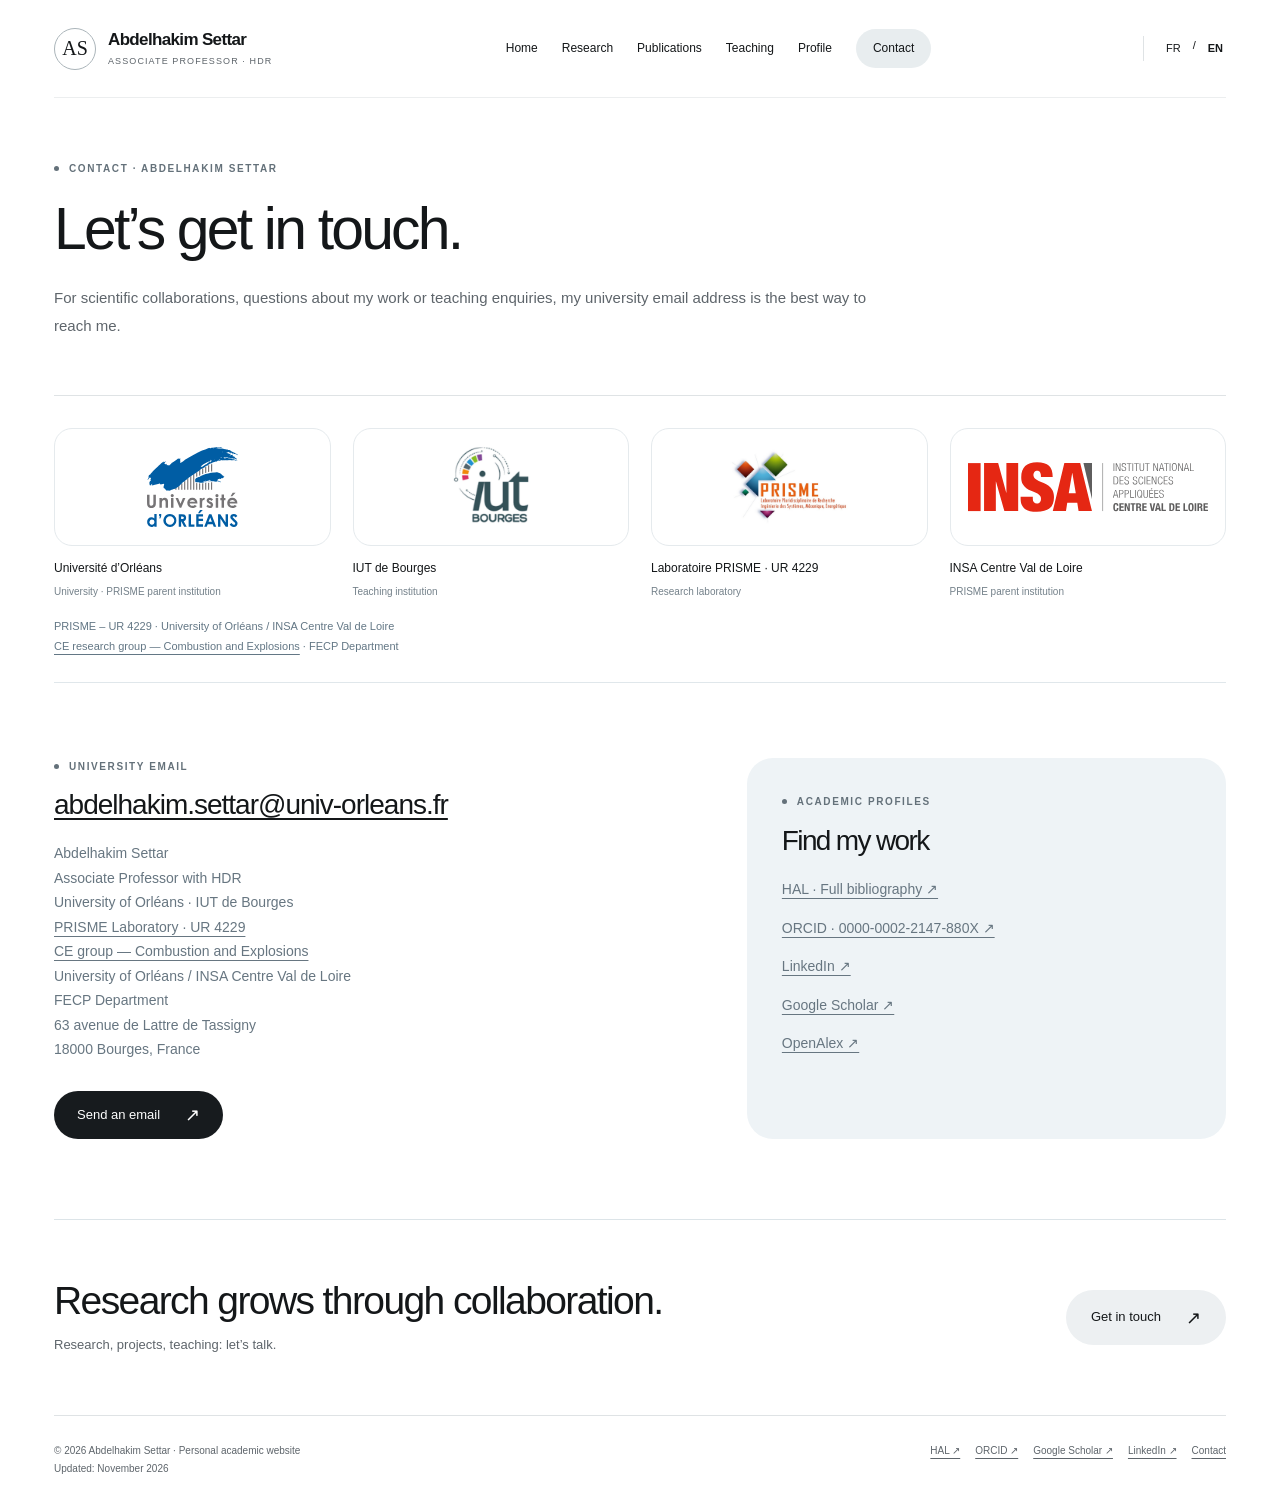
==== commit a9fe0ae3: "Afficher les logos en couleur sur fond blanc et préciser les deux tutelles Remplacement des logos IU" ====
--- a/en-contact.html
+++ b/en-contact.html
@@ -1 +1 @@
-<!doctype html><html lang="en"><head><meta charset="utf-8"><meta name="viewport" content="width=device-width,initial-scale=1"><title>Contact — Abdelhakim Settar</title><meta name="description" content="Contact Abdelhakim Settar at the University of Orléans, IUT de Bourges and PRISME Laboratory."><meta name="theme-color" content="#172c34"><link rel="canonical" href="https://abdelhakim-settar.github.io/en-contact.html"><link rel="alternate" hreflang="fr" href="https://abdelhakim-settar.github.io/fr-contact.html"><link rel="alternate" hreflang="en" href="https://abdelhakim-settar.github.io/en-contact.html"><link rel="alternate" hreflang="x-default" href="https://abdelhakim-settar.github.io/en-contact.html"><meta property="og:title" content="Contact — Abdelhakim Settar"><meta property="og:description" content="Contact Abdelhakim Settar at the University of Orléans, IUT de Bourges and PRISME Laboratory."><meta property="og:type" content="profile"><meta property="og:url" content="https://abdelhakim-settar.github.io/en-contact.html"><meta property="og:locale" content="en_GB"><link rel="icon" type="image/svg+xml" href="/favicon.svg"><link rel="stylesheet" href="/style.css"><script src="/app.js" defer></script><script type="application/ld+json">{"@context": "https://schema.org", "@type": "ProfilePage", "inLanguage": "en", "url": "https://abdelhakim-settar.github.io/en-contact.html", "name": "Contact — Abdelhakim Settar", "mainEntity": {"@type": "Person", "name": "Abdelhakim Settar", "jobTitle": "Associate Professor with HDR", "affiliation": [{"@type": "Organization", "name": "Université d’Orléans · IUT de Bourges", "url": "https://www.univ-orleans.fr/fr/iut-bourges"}, {"@type": "Organization", "name": "PRISME UR 4229 · Université d’Orléans / INSA Centre Val de Loire · FECP · CE — Combustion-Explosions", "url": "https://www.univ-orleans.fr/fr/prisme/la-recherche/departement-fecp/axe-combustion-explosions"}], "email": "mailto:abdelhakim.settar@univ-orleans.fr", "sameAs": ["https://cv.hal.science/abdelhakim-settar", "https://orcid.org/0000-0002-2147-880X", "https://www.linkedin.com/in/abdelhakim-settar-b4479660", "https://openalex.org/A5042702773", "https://scholar.google.fr/citations?user=sCTY_ZgAAAAJ&hl=fr"], "knowsAbout": ["Hydrogen production", "Biomass gasification", "Heat and mass transfer", "Porous media", "Life cycle assessment"]}}</script></head><body><a class="skip" href="#main">Skip to content</a><div class="shell"><header class="top"><a class="brand" href="/en.html"><span class="monogram" aria-hidden="true">AS</span><span><strong>Abdelhakim Settar</strong><small>Associate Professor · HDR</small></span></a><nav class="nav" aria-label="Main navigation"><a href="/en.html" >Home</a><a href="/en-research.html" >Research</a><a href="/en-publications.html" >Publications</a><a href="/en-teaching.html" >Teaching</a><a href="/en-profile.html" >Profile</a><a href="/en-contact.html" aria-current="page">Contact</a></nav><nav class="languages" aria-label="Language"><a href="/fr-contact.html" lang="fr" hreflang="fr" class="" >FR</a><span aria-hidden="true">/</span><a href="/en-contact.html" lang="en" hreflang="en" class="selected" aria-current="true">EN</a></nav></header><main id="main"><div class="page-head"><div class="eyebrow">Contact · Abdelhakim Settar</div><h1>Let’s get in touch.</h1><p>For scientific collaborations, questions about my work or teaching enquiries, my university email address is the best way to reach me.</p></div><div class="institution-logos" aria-label="Institutional affiliations"><a href="https://www.univ-orleans.fr/fr" class="institution-logo"><span class="logo-wrap "><img src="/logo-universite-orleans.svg" alt="Université d’Orléans" width="180" height="80" loading="lazy"></span><strong>Université d’Orléans</strong><small>University</small></a><a href="https://www.univ-orleans.fr/fr/iut-bourges" class="institution-logo"><span class="logo-wrap dark"><img src="/logo-iut-bourges.png" alt="IUT de Bourges" width="180" height="80" loading="lazy"></span><strong>IUT de Bourges</strong><small>Teaching institution</small></a><a href="https://www.univ-orleans.fr/fr/prisme" class="institution-logo"><span class="logo-wrap dark"><img src="/logo-prisme.png" alt="Laboratoire PRISME · UR 4229" width="180" height="80" loading="lazy"></span><strong>Laboratoire PRISME · UR 4229</strong><small>Research laboratory</small></a><a href="https://www.insa-centrevaldeloire.fr/" class="institution-logo"><span class="logo-wrap "><img src="/logo-insa-cvl.svg" alt="INSA Centre Val de Loire" width="180" height="80" loading="lazy"></span><strong>INSA Centre Val de Loire</strong><small>PRISME parent institution</small></a></div><p class="affiliation-context">PRISME – UR 4229 · University of Orléans / INSA Centre Val de Loire<br><a href="https://www.univ-orleans.fr/fr/prisme/la-recherche/departement-fecp/axe-combustion-explosions">CE research group — Combustion and Explosions</a> · FECP Department</p><div class="contact-grid"><section><div class="eyebrow">University email</div><h2 class="email"><a href="mailto:abdelhakim.settar@univ-orleans.fr">abdelhakim.settar@univ-orleans.fr</a></h2><p>Abdelhakim Settar<br>Associate Professor with HDR<br>University of Orléans · IUT de Bourges<br><a href="https://www.univ-orleans.fr/fr/prisme">PRISME Laboratory · UR 4229</a><br><a href="https://www.univ-orleans.fr/fr/prisme/la-recherche/departement-fecp/axe-combustion-explosions">CE group — Combustion and Explosions</a><br>University of Orléans / INSA Centre Val de Loire<br>FECP Department<br>63 avenue de Lattre de Tassigny<br>18000 Bourges, France</p><div class="actions"><a class="button primary" href="mailto:abdelhakim.settar@univ-orleans.fr" >Send an email<span class="arrow" aria-hidden="true">↗</span></a></div></section><section class="contact-box"><div class="eyebrow">Academic profiles</div><h2>Find my work</h2><p><a href="https://cv.hal.science/abdelhakim-settar">HAL · Full bibliography ↗</a></p><p><a href="https://orcid.org/0000-0002-2147-880X">ORCID · 0000-0002-2147-880X ↗</a></p><p><a href="https://www.linkedin.com/in/abdelhakim-settar-b4479660">LinkedIn ↗</a></p><p><a href="https://scholar.google.fr/citations?user=sCTY_ZgAAAAJ&amp;hl=fr">Google Scholar ↗</a></p><p><a href="https://openalex.org/A5042702773">OpenAlex ↗</a></p></section></div></main><footer><div class="footer-cta"><div><h2>Research grows through collaboration.</h2><p>Research, projects, teaching: let’s talk.</p></div><a class="button " href="/en-contact.html" >Get in touch<span class="arrow" aria-hidden="true">↗</span></a></div><div class="bottom"><div>© 2026 Abdelhakim Settar · Personal academic website<br>Updated: November 2026</div><div><a href="https://cv.hal.science/abdelhakim-settar">HAL ↗</a><a href="https://orcid.org/0000-0002-2147-880X">ORCID ↗</a><a href="https://scholar.google.fr/citations?user=sCTY_ZgAAAAJ&amp;hl=fr">Google Scholar ↗</a><a href="https://www.linkedin.com/in/abdelhakim-settar-b4479660/">LinkedIn ↗</a><a href="/en-contact.html">Contact</a></div></div></footer></div></body></html>+<!doctype html><html lang="en"><head><meta charset="utf-8"><meta name="viewport" content="width=device-width,initial-scale=1"><title>Contact — Abdelhakim Settar</title><meta name="description" content="Contact Abdelhakim Settar at the University of Orléans, IUT de Bourges and PRISME Laboratory."><meta name="theme-color" content="#172c34"><link rel="canonical" href="https://abdelhakim-settar.github.io/en-contact.html"><link rel="alternate" hreflang="fr" href="https://abdelhakim-settar.github.io/fr-contact.html"><link rel="alternate" hreflang="en" href="https://abdelhakim-settar.github.io/en-contact.html"><link rel="alternate" hreflang="x-default" href="https://abdelhakim-settar.github.io/en-contact.html"><meta property="og:title" content="Contact — Abdelhakim Settar"><meta property="og:description" content="Contact Abdelhakim Settar at the University of Orléans, IUT de Bourges and PRISME Laboratory."><meta property="og:type" content="profile"><meta property="og:url" content="https://abdelhakim-settar.github.io/en-contact.html"><meta property="og:locale" content="en_GB"><link rel="icon" type="image/svg+xml" href="/favicon.svg"><link rel="stylesheet" href="/style.css"><script src="/app.js" defer></script><script type="application/ld+json">{"@context": "https://schema.org", "@type": "ProfilePage", "inLanguage": "en", "url": "https://abdelhakim-settar.github.io/en-contact.html", "name": "Contact — Abdelhakim Settar", "mainEntity": {"@type": "Person", "name": "Abdelhakim Settar", "jobTitle": "Associate Professor with HDR", "affiliation": [{"@type": "Organization", "name": "Université d’Orléans · IUT de Bourges", "url": "https://www.univ-orleans.fr/fr/iut-bourges"}, {"@type": "Organization", "name": "PRISME UR 4229 · Université d’Orléans / INSA Centre Val de Loire · FECP · CE — Combustion-Explosions", "url": "https://www.univ-orleans.fr/fr/prisme/la-recherche/departement-fecp/axe-combustion-explosions"}], "email": "mailto:abdelhakim.settar@univ-orleans.fr", "sameAs": ["https://cv.hal.science/abdelhakim-settar", "https://orcid.org/0000-0002-2147-880X", "https://www.linkedin.com/in/abdelhakim-settar-b4479660", "https://openalex.org/A5042702773", "https://scholar.google.fr/citations?user=sCTY_ZgAAAAJ&hl=fr"], "knowsAbout": ["Hydrogen production", "Biomass gasification", "Heat and mass transfer", "Porous media", "Life cycle assessment"]}}</script></head><body><a class="skip" href="#main">Skip to content</a><div class="shell"><header class="top"><a class="brand" href="/en.html"><span class="monogram" aria-hidden="true">AS</span><span><strong>Abdelhakim Settar</strong><small>Associate Professor · HDR</small></span></a><nav class="nav" aria-label="Main navigation"><a href="/en.html" >Home</a><a href="/en-research.html" >Research</a><a href="/en-publications.html" >Publications</a><a href="/en-teaching.html" >Teaching</a><a href="/en-profile.html" >Profile</a><a href="/en-contact.html" aria-current="page">Contact</a></nav><nav class="languages" aria-label="Language"><a href="/fr-contact.html" lang="fr" hreflang="fr" class="" >FR</a><span aria-hidden="true">/</span><a href="/en-contact.html" lang="en" hreflang="en" class="selected" aria-current="true">EN</a></nav></header><main id="main"><div class="page-head"><div class="eyebrow">Contact · Abdelhakim Settar</div><h1>Let’s get in touch.</h1><p>For scientific collaborations, questions about my work or teaching enquiries, my university email address is the best way to reach me.</p></div><div class="institution-logos" aria-label="Institutional affiliations"><a href="https://www.univ-orleans.fr/fr" class="institution-logo"><span class="logo-wrap "><img src="/logo-universite-orleans.svg" alt="Université d’Orléans" width="180" height="80" loading="lazy"></span><strong>Université d’Orléans</strong><small>University · PRISME parent institution</small></a><a href="https://www.univ-orleans.fr/fr/iut-bourges" class="institution-logo"><span class="logo-wrap "><img src="/logo-iut-bourges-couleur.png" alt="IUT de Bourges" width="180" height="80" loading="lazy"></span><strong>IUT de Bourges</strong><small>Teaching institution</small></a><a href="https://www.univ-orleans.fr/fr/prisme" class="institution-logo"><span class="logo-wrap "><img src="/logo-prisme-couleur.png" alt="Laboratoire PRISME · UR 4229" width="180" height="80" loading="lazy"></span><strong>Laboratoire PRISME · UR 4229</strong><small>Research laboratory</small></a><a href="https://www.insa-centrevaldeloire.fr/" class="institution-logo"><span class="logo-wrap "><img src="/logo-insa-cvl.svg" alt="INSA Centre Val de Loire" width="180" height="80" loading="lazy"></span><strong>INSA Centre Val de Loire</strong><small>PRISME parent institution</small></a></div><p class="affiliation-context">PRISME – UR 4229 · University of Orléans / INSA Centre Val de Loire<br><a href="https://www.univ-orleans.fr/fr/prisme/la-recherche/departement-fecp/axe-combustion-explosions">CE research group — Combustion and Explosions</a> · FECP Department</p><div class="contact-grid"><section><div class="eyebrow">University email</div><h2 class="email"><a href="mailto:abdelhakim.settar@univ-orleans.fr">abdelhakim.settar@univ-orleans.fr</a></h2><p>Abdelhakim Settar<br>Associate Professor with HDR<br>University of Orléans · IUT de Bourges<br><a href="https://www.univ-orleans.fr/fr/prisme">PRISME Laboratory · UR 4229</a><br><a href="https://www.univ-orleans.fr/fr/prisme/la-recherche/departement-fecp/axe-combustion-explosions">CE group — Combustion and Explosions</a><br>University of Orléans / INSA Centre Val de Loire<br>FECP Department<br>63 avenue de Lattre de Tassigny<br>18000 Bourges, France</p><div class="actions"><a class="button primary" href="mailto:abdelhakim.settar@univ-orleans.fr" >Send an email<span class="arrow" aria-hidden="true">↗</span></a></div></section><section class="contact-box"><div class="eyebrow">Academic profiles</div><h2>Find my work</h2><p><a href="https://cv.hal.science/abdelhakim-settar">HAL · Full bibliography ↗</a></p><p><a href="https://orcid.org/0000-0002-2147-880X">ORCID · 0000-0002-2147-880X ↗</a></p><p><a href="https://www.linkedin.com/in/abdelhakim-settar-b4479660">LinkedIn ↗</a></p><p><a href="https://scholar.google.fr/citations?user=sCTY_ZgAAAAJ&amp;hl=fr">Google Scholar ↗</a></p><p><a href="https://openalex.org/A5042702773">OpenAlex ↗</a></p></section></div></main><footer><div class="footer-cta"><div><h2>Research grows through collaboration.</h2><p>Research, projects, teaching: let’s talk.</p></div><a class="button " href="/en-contact.html" >Get in touch<span class="arrow" aria-hidden="true">↗</span></a></div><div class="bottom"><div>© 2026 Abdelhakim Settar · Personal academic website<br>Updated: November 2026</div><div><a href="https://cv.hal.science/abdelhakim-settar">HAL ↗</a><a href="https://orcid.org/0000-0002-2147-880X">ORCID ↗</a><a href="https://scholar.google.fr/citations?user=sCTY_ZgAAAAJ&amp;hl=fr">Google Scholar ↗</a><a href="https://www.linkedin.com/in/abdelhakim-settar-b4479660/">LinkedIn ↗</a><a href="/en-contact.html">Contact</a></div></div></footer></div></body></html>
--- a/style.css
+++ b/style.css
@@ -5,6 +5,8 @@
 .research-visual{margin:25px 0 0;background:#e8eeea;padding:22px 28px 15px}.research-visual svg{display:block;width:100%;max-height:260px}.research-visual figcaption{color:var(--muted);font-size:10px;text-align:right;margin-top:10px}@media(max-width:650px){.research-visual{padding:10px}.research-visual figcaption{font-size:9px}}
 
 /* Academic portfolio: restrained typography, generous space, quiet movement. */
+.institution-logo:nth-child(2) .logo-wrap,.institution-logo:nth-child(3) .logo-wrap{padding:7px}.institution-logo:nth-child(2) .logo-wrap img,.institution-logo:nth-child(3) .logo-wrap img{height:102px}
+@media(max-width:700px){.institution-logo:nth-child(2) .logo-wrap img,.institution-logo:nth-child(3) .logo-wrap img{height:89px}}
 .institution-logos{display:grid;grid-template-columns:repeat(4,1fr);gap:22px;padding:32px 0 17px}.institution-logo{display:flex;flex-direction:column;gap:6px;text-decoration:none;font-size:12px;line-height:1.6}.institution-logo strong{font-weight:500;margin-top:7px}.institution-logo small{font-size:10px;color:#74818a}.logo-wrap{height:118px;border:1px solid #e5eaed;border-radius:18px;display:flex;align-items:center;justify-content:center;background:#fff;padding:17px;transition:transform .25s}.institution-logo:hover .logo-wrap{transform:translateY(-3px)}.logo-wrap.dark{background:#263845;border-color:#263845}.logo-wrap img{display:block;width:100%;height:80px;object-fit:contain}.institution-logo:first-child img{max-width:95px}.affiliation-context{font-size:11px!important;line-height:1.8!important;color:#637785;padding:0 0 25px;border-bottom:1px solid #e0e7eb;margin:0 0 20px}.journal-mark{display:inline-flex;align-items:center;justify-content:flex-start;background:#fff;margin:0 0 18px;max-width:100%;padding:7px 0;text-decoration:none}.journal-mark img{width:260px;max-width:100%;height:45px;object-fit:contain;object-position:left center}.journal-mark.dark{background:#273542;border-radius:9px;padding:10px 14px}.journal-mark.dark img{width:130px;height:34px}.editorial-brands{display:grid;grid-template-columns:1fr 1fr;gap:18px;margin:25px 0}.editorial-brands>a{display:flex;align-items:center;gap:23px;border:1px solid #e1e7ea;border-radius:18px;padding:20px;text-decoration:none;flex-wrap:wrap}.editorial-brands img{width:65px;height:87px;object-fit:contain}.editorial-brands img.wide{width:170px;height:45px}.editorial-brands strong{display:block;font-size:14px;font-weight:500}.editorial-brands small{display:block;font-size:11px;color:#687b87;margin-top:4px}
 @media(max-width:700px){.institution-logos{grid-template-columns:repeat(2,1fr);gap:20px 17px;padding-top:25px}.logo-wrap{height:105px;padding:15px}.logo-wrap img{height:72px}.institution-logo{font-size:11px}.institution-logo small{font-size:9px}.institution-logo:first-child img{max-width:83px}.affiliation-context{font-size:10px!important}.journal-mark img{width:210px;height:38px}.editorial-brands{grid-template-columns:1fr}.editorial-brands>a{gap:20px}}
 .sdg-intro{font-size:14px;color:#667078;max-width:760px;margin:0 0 34px}.sdg-grid{display:grid;grid-template-columns:repeat(5,1fr);gap:24px}.sdg-card{padding:0 0 18px}.sdg-card img{display:block;width:120px;height:120px;max-width:100%;object-fit:contain;transition:transform .25s}.sdg-card a:hover img{transform:translateY(-4px)}.sdg-card h3{font:500 15px/1.5 'Segoe UI',Arial,sans-serif;letter-spacing:-.3px;margin:21px 0 12px}.sdg-card h3 span{display:block;font-size:10px;letter-spacing:1px;color:#73818c;margin-bottom:5px}.sdg-card p{font-size:12px;line-height:1.8;color:#687780;margin:0}.sdg-credits{border-top:1px solid #e3e7e9;margin-top:24px;padding-top:17px;color:#6d7b86;font-size:10px;line-height:1.8}.sdg-credits p{font-size:10px!important;line-height:1.8!important;margin:0 0 8px}.content .sdg-grid{grid-template-columns:repeat(3,1fr);gap:25px}.content .sdg-section{padding:26px 0}.content .sdg-section h2{font-size:30px}.content .sdg-card h3{font-size:15px}.content .sdg-card p{font-size:12px}.content .sdg-card img{width:105px;height:105px}
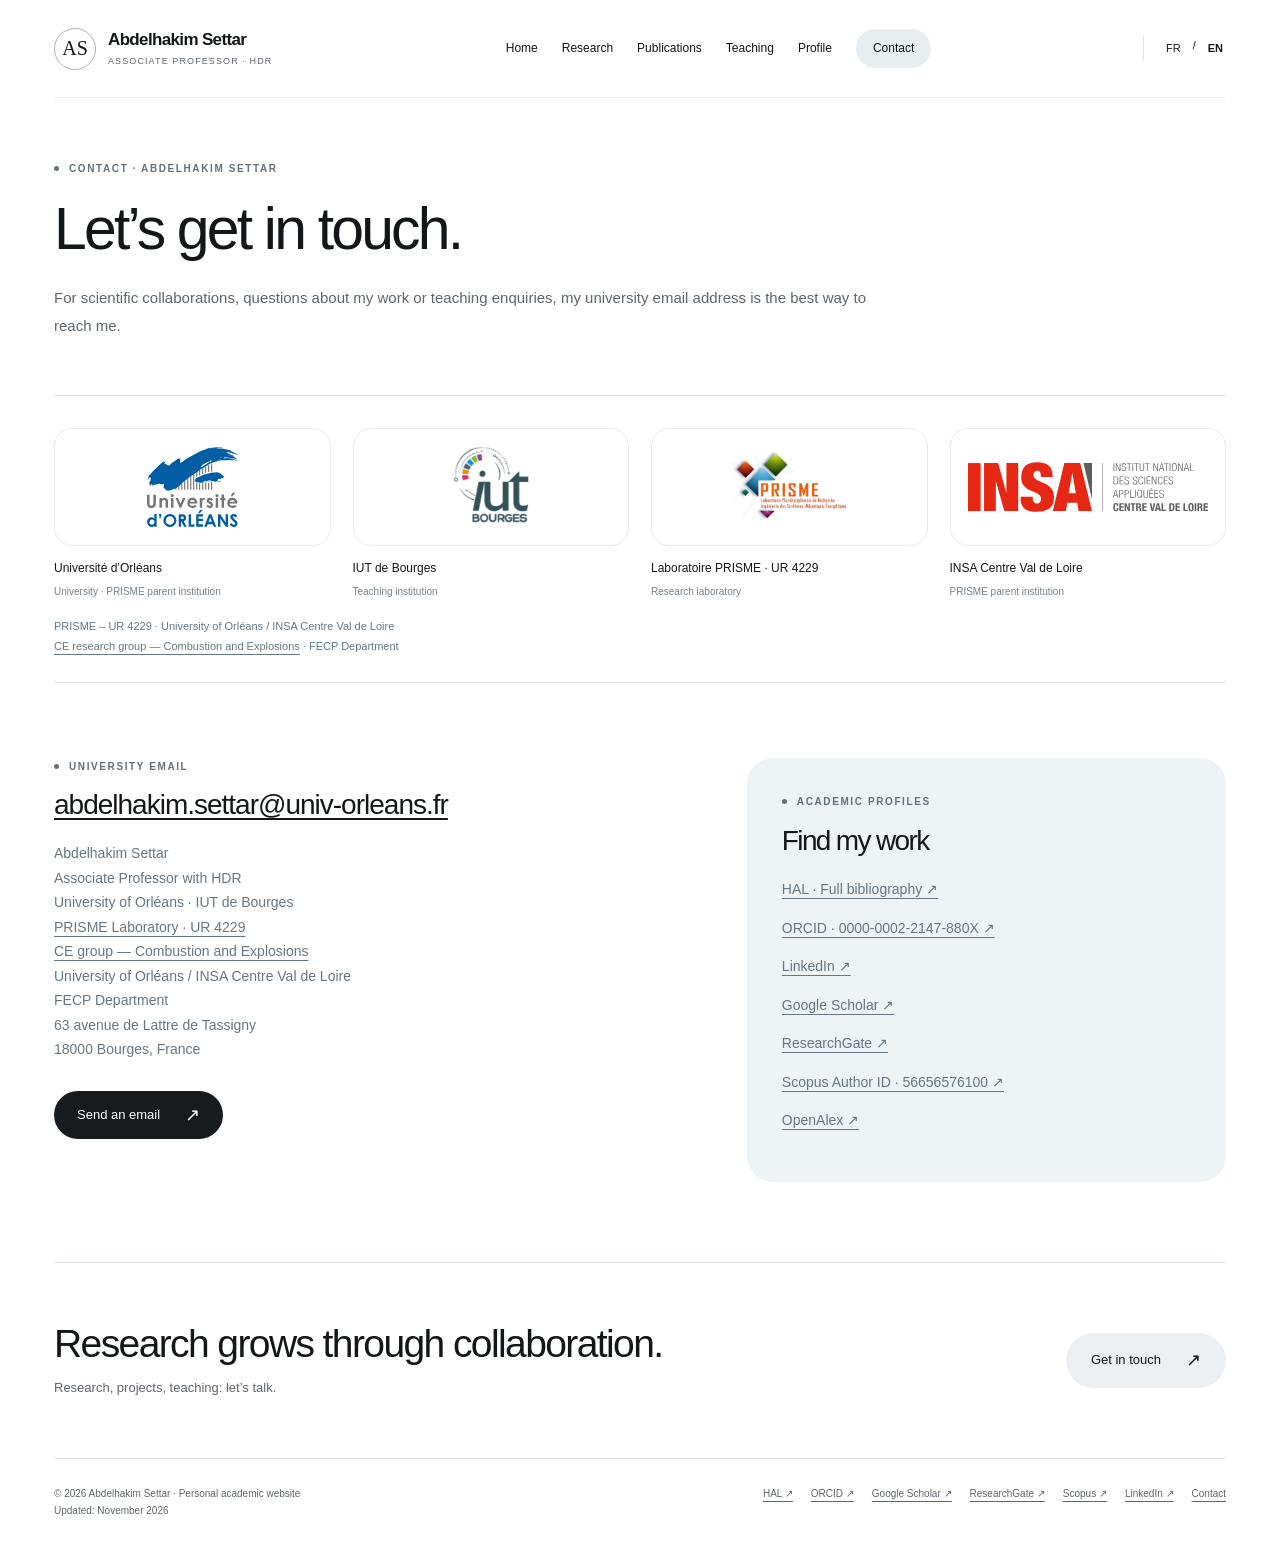
==== commit 3c365e74: "Ajouter les profils scientifiques et actualiser les CV français et anglais Liens Google Scholar, Res" ====
--- a/en-contact.html
+++ b/en-contact.html
@@ -1 +1 @@
-<!doctype html><html lang="en"><head><meta charset="utf-8"><meta name="viewport" content="width=device-width,initial-scale=1"><title>Contact — Abdelhakim Settar</title><meta name="description" content="Contact Abdelhakim Settar at the University of Orléans, IUT de Bourges and PRISME Laboratory."><meta name="theme-color" content="#172c34"><link rel="canonical" href="https://abdelhakim-settar.github.io/en-contact.html"><link rel="alternate" hreflang="fr" href="https://abdelhakim-settar.github.io/fr-contact.html"><link rel="alternate" hreflang="en" href="https://abdelhakim-settar.github.io/en-contact.html"><link rel="alternate" hreflang="x-default" href="https://abdelhakim-settar.github.io/en-contact.html"><meta property="og:title" content="Contact — Abdelhakim Settar"><meta property="og:description" content="Contact Abdelhakim Settar at the University of Orléans, IUT de Bourges and PRISME Laboratory."><meta property="og:type" content="profile"><meta property="og:url" content="https://abdelhakim-settar.github.io/en-contact.html"><meta property="og:locale" content="en_GB"><link rel="icon" type="image/svg+xml" href="/favicon.svg"><link rel="stylesheet" href="/style.css"><script src="/app.js" defer></script><script type="application/ld+json">{"@context": "https://schema.org", "@type": "ProfilePage", "inLanguage": "en", "url": "https://abdelhakim-settar.github.io/en-contact.html", "name": "Contact — Abdelhakim Settar", "mainEntity": {"@type": "Person", "name": "Abdelhakim Settar", "jobTitle": "Associate Professor with HDR", "affiliation": [{"@type": "Organization", "name": "Université d’Orléans · IUT de Bourges", "url": "https://www.univ-orleans.fr/fr/iut-bourges"}, {"@type": "Organization", "name": "PRISME UR 4229 · Université d’Orléans / INSA Centre Val de Loire · FECP · CE — Combustion-Explosions", "url": "https://www.univ-orleans.fr/fr/prisme/la-recherche/departement-fecp/axe-combustion-explosions"}], "email": "mailto:abdelhakim.settar@univ-orleans.fr", "sameAs": ["https://cv.hal.science/abdelhakim-settar", "https://orcid.org/0000-0002-2147-880X", "https://www.linkedin.com/in/abdelhakim-settar-b4479660", "https://openalex.org/A5042702773", "https://scholar.google.fr/citations?user=sCTY_ZgAAAAJ&hl=fr"], "knowsAbout": ["Hydrogen production", "Biomass gasification", "Heat and mass transfer", "Porous media", "Life cycle assessment"]}}</script></head><body><a class="skip" href="#main">Skip to content</a><div class="shell"><header class="top"><a class="brand" href="/en.html"><span class="monogram" aria-hidden="true">AS</span><span><strong>Abdelhakim Settar</strong><small>Associate Professor · HDR</small></span></a><nav class="nav" aria-label="Main navigation"><a href="/en.html" >Home</a><a href="/en-research.html" >Research</a><a href="/en-publications.html" >Publications</a><a href="/en-teaching.html" >Teaching</a><a href="/en-profile.html" >Profile</a><a href="/en-contact.html" aria-current="page">Contact</a></nav><nav class="languages" aria-label="Language"><a href="/fr-contact.html" lang="fr" hreflang="fr" class="" >FR</a><span aria-hidden="true">/</span><a href="/en-contact.html" lang="en" hreflang="en" class="selected" aria-current="true">EN</a></nav></header><main id="main"><div class="page-head"><div class="eyebrow">Contact · Abdelhakim Settar</div><h1>Let’s get in touch.</h1><p>For scientific collaborations, questions about my work or teaching enquiries, my university email address is the best way to reach me.</p></div><div class="institution-logos" aria-label="Institutional affiliations"><a href="https://www.univ-orleans.fr/fr" class="institution-logo"><span class="logo-wrap "><img src="/logo-universite-orleans.svg" alt="Université d’Orléans" width="180" height="80" loading="lazy"></span><strong>Université d’Orléans</strong><small>University · PRISME parent institution</small></a><a href="https://www.univ-orleans.fr/fr/iut-bourges" class="institution-logo"><span class="logo-wrap "><img src="/logo-iut-bourges-couleur.png" alt="IUT de Bourges" width="180" height="80" loading="lazy"></span><strong>IUT de Bourges</strong><small>Teaching institution</small></a><a href="https://www.univ-orleans.fr/fr/prisme" class="institution-logo"><span class="logo-wrap "><img src="/logo-prisme-couleur.png" alt="Laboratoire PRISME · UR 4229" width="180" height="80" loading="lazy"></span><strong>Laboratoire PRISME · UR 4229</strong><small>Research laboratory</small></a><a href="https://www.insa-centrevaldeloire.fr/" class="institution-logo"><span class="logo-wrap "><img src="/logo-insa-cvl.svg" alt="INSA Centre Val de Loire" width="180" height="80" loading="lazy"></span><strong>INSA Centre Val de Loire</strong><small>PRISME parent institution</small></a></div><p class="affiliation-context">PRISME – UR 4229 · University of Orléans / INSA Centre Val de Loire<br><a href="https://www.univ-orleans.fr/fr/prisme/la-recherche/departement-fecp/axe-combustion-explosions">CE research group — Combustion and Explosions</a> · FECP Department</p><div class="contact-grid"><section><div class="eyebrow">University email</div><h2 class="email"><a href="mailto:abdelhakim.settar@univ-orleans.fr">abdelhakim.settar@univ-orleans.fr</a></h2><p>Abdelhakim Settar<br>Associate Professor with HDR<br>University of Orléans · IUT de Bourges<br><a href="https://www.univ-orleans.fr/fr/prisme">PRISME Laboratory · UR 4229</a><br><a href="https://www.univ-orleans.fr/fr/prisme/la-recherche/departement-fecp/axe-combustion-explosions">CE group — Combustion and Explosions</a><br>University of Orléans / INSA Centre Val de Loire<br>FECP Department<br>63 avenue de Lattre de Tassigny<br>18000 Bourges, France</p><div class="actions"><a class="button primary" href="mailto:abdelhakim.settar@univ-orleans.fr" >Send an email<span class="arrow" aria-hidden="true">↗</span></a></div></section><section class="contact-box"><div class="eyebrow">Academic profiles</div><h2>Find my work</h2><p><a href="https://cv.hal.science/abdelhakim-settar">HAL · Full bibliography ↗</a></p><p><a href="https://orcid.org/0000-0002-2147-880X">ORCID · 0000-0002-2147-880X ↗</a></p><p><a href="https://www.linkedin.com/in/abdelhakim-settar-b4479660">LinkedIn ↗</a></p><p><a href="https://scholar.google.fr/citations?user=sCTY_ZgAAAAJ&amp;hl=fr">Google Scholar ↗</a></p><p><a href="https://openalex.org/A5042702773">OpenAlex ↗</a></p></section></div></main><footer><div class="footer-cta"><div><h2>Research grows through collaboration.</h2><p>Research, projects, teaching: let’s talk.</p></div><a class="button " href="/en-contact.html" >Get in touch<span class="arrow" aria-hidden="true">↗</span></a></div><div class="bottom"><div>© 2026 Abdelhakim Settar · Personal academic website<br>Updated: November 2026</div><div><a href="https://cv.hal.science/abdelhakim-settar">HAL ↗</a><a href="https://orcid.org/0000-0002-2147-880X">ORCID ↗</a><a href="https://scholar.google.fr/citations?user=sCTY_ZgAAAAJ&amp;hl=fr">Google Scholar ↗</a><a href="https://www.linkedin.com/in/abdelhakim-settar-b4479660/">LinkedIn ↗</a><a href="/en-contact.html">Contact</a></div></div></footer></div></body></html>+<!doctype html><html lang="en"><head><meta charset="utf-8"><meta name="viewport" content="width=device-width,initial-scale=1"><title>Contact — Abdelhakim Settar</title><meta name="description" content="Contact Abdelhakim Settar at the University of Orléans, IUT de Bourges and PRISME Laboratory."><meta name="theme-color" content="#172c34"><link rel="canonical" href="https://abdelhakim-settar.github.io/en-contact.html"><link rel="alternate" hreflang="fr" href="https://abdelhakim-settar.github.io/fr-contact.html"><link rel="alternate" hreflang="en" href="https://abdelhakim-settar.github.io/en-contact.html"><link rel="alternate" hreflang="x-default" href="https://abdelhakim-settar.github.io/en-contact.html"><meta property="og:title" content="Contact — Abdelhakim Settar"><meta property="og:description" content="Contact Abdelhakim Settar at the University of Orléans, IUT de Bourges and PRISME Laboratory."><meta property="og:type" content="profile"><meta property="og:url" content="https://abdelhakim-settar.github.io/en-contact.html"><meta property="og:locale" content="en_GB"><link rel="icon" type="image/svg+xml" href="/favicon.svg"><link rel="stylesheet" href="/style.css"><script src="/app.js" defer></script><script type="application/ld+json">{"@context": "https://schema.org", "@type": "ProfilePage", "inLanguage": "en", "url": "https://abdelhakim-settar.github.io/en-contact.html", "name": "Contact — Abdelhakim Settar", "mainEntity": {"@type": "Person", "name": "Abdelhakim Settar", "jobTitle": "Associate Professor with HDR", "affiliation": [{"@type": "Organization", "name": "Université d’Orléans · IUT de Bourges", "url": "https://www.univ-orleans.fr/fr/iut-bourges"}, {"@type": "Organization", "name": "PRISME UR 4229 · Université d’Orléans / INSA Centre Val de Loire · FECP · CE — Combustion-Explosions", "url": "https://www.univ-orleans.fr/fr/prisme/la-recherche/departement-fecp/axe-combustion-explosions"}], "email": "mailto:abdelhakim.settar@univ-orleans.fr", "sameAs": ["https://cv.hal.science/abdelhakim-settar", "https://orcid.org/0000-0002-2147-880X", "https://www.linkedin.com/in/abdelhakim-settar-b4479660", "https://openalex.org/A5042702773", "https://scholar.google.fr/citations?user=sCTY_ZgAAAAJ&hl=fr", "https://www.researchgate.net/profile/Abdelhakim-Settar", "https://www.scopus.com/inward/authorDetails.url?authorID=56656576100&partnerID=MN8TOARS"], "knowsAbout": ["Hydrogen production", "Biomass gasification", "Heat and mass transfer", "Porous media", "Life cycle assessment"]}}</script></head><body><a class="skip" href="#main">Skip to content</a><div class="shell"><header class="top"><a class="brand" href="/en.html"><span class="monogram" aria-hidden="true">AS</span><span><strong>Abdelhakim Settar</strong><small>Associate Professor · HDR</small></span></a><nav class="nav" aria-label="Main navigation"><a href="/en.html" >Home</a><a href="/en-research.html" >Research</a><a href="/en-publications.html" >Publications</a><a href="/en-teaching.html" >Teaching</a><a href="/en-profile.html" >Profile</a><a href="/en-contact.html" aria-current="page">Contact</a></nav><nav class="languages" aria-label="Language"><a href="/fr-contact.html" lang="fr" hreflang="fr" class="" >FR</a><span aria-hidden="true">/</span><a href="/en-contact.html" lang="en" hreflang="en" class="selected" aria-current="true">EN</a></nav></header><main id="main"><div class="page-head"><div class="eyebrow">Contact · Abdelhakim Settar</div><h1>Let’s get in touch.</h1><p>For scientific collaborations, questions about my work or teaching enquiries, my university email address is the best way to reach me.</p></div><div class="institution-logos" aria-label="Institutional affiliations"><a href="https://www.univ-orleans.fr/fr" class="institution-logo"><span class="logo-wrap "><img src="/logo-universite-orleans.svg" alt="Université d’Orléans" width="180" height="80" loading="lazy"></span><strong>Université d’Orléans</strong><small>University · PRISME parent institution</small></a><a href="https://www.univ-orleans.fr/fr/iut-bourges" class="institution-logo"><span class="logo-wrap "><img src="/logo-iut-bourges-couleur.png" alt="IUT de Bourges" width="180" height="80" loading="lazy"></span><strong>IUT de Bourges</strong><small>Teaching institution</small></a><a href="https://www.univ-orleans.fr/fr/prisme" class="institution-logo"><span class="logo-wrap "><img src="/logo-prisme-couleur.png" alt="Laboratoire PRISME · UR 4229" width="180" height="80" loading="lazy"></span><strong>Laboratoire PRISME · UR 4229</strong><small>Research laboratory</small></a><a href="https://www.insa-centrevaldeloire.fr/" class="institution-logo"><span class="logo-wrap "><img src="/logo-insa-cvl.svg" alt="INSA Centre Val de Loire" width="180" height="80" loading="lazy"></span><strong>INSA Centre Val de Loire</strong><small>PRISME parent institution</small></a></div><p class="affiliation-context">PRISME – UR 4229 · University of Orléans / INSA Centre Val de Loire<br><a href="https://www.univ-orleans.fr/fr/prisme/la-recherche/departement-fecp/axe-combustion-explosions">CE research group — Combustion and Explosions</a> · FECP Department</p><div class="contact-grid"><section><div class="eyebrow">University email</div><h2 class="email"><a href="mailto:abdelhakim.settar@univ-orleans.fr">abdelhakim.settar@univ-orleans.fr</a></h2><p>Abdelhakim Settar<br>Associate Professor with HDR<br>University of Orléans · IUT de Bourges<br><a href="https://www.univ-orleans.fr/fr/prisme">PRISME Laboratory · UR 4229</a><br><a href="https://www.univ-orleans.fr/fr/prisme/la-recherche/departement-fecp/axe-combustion-explosions">CE group — Combustion and Explosions</a><br>University of Orléans / INSA Centre Val de Loire<br>FECP Department<br>63 avenue de Lattre de Tassigny<br>18000 Bourges, France</p><div class="actions"><a class="button primary" href="mailto:abdelhakim.settar@univ-orleans.fr" >Send an email<span class="arrow" aria-hidden="true">↗</span></a></div></section><section class="contact-box"><div class="eyebrow">Academic profiles</div><h2>Find my work</h2><p><a href="https://cv.hal.science/abdelhakim-settar">HAL · Full bibliography ↗</a></p><p><a href="https://orcid.org/0000-0002-2147-880X">ORCID · 0000-0002-2147-880X ↗</a></p><p><a href="https://www.linkedin.com/in/abdelhakim-settar-b4479660">LinkedIn ↗</a></p><p><a href="https://scholar.google.fr/citations?user=sCTY_ZgAAAAJ&amp;hl=fr">Google Scholar ↗</a></p><p><a href="https://www.researchgate.net/profile/Abdelhakim-Settar">ResearchGate ↗</a></p><p><a href="https://www.scopus.com/inward/authorDetails.url?authorID=56656576100&amp;partnerID=MN8TOARS">Scopus Author ID · 56656576100 ↗</a></p><p><a href="https://openalex.org/A5042702773">OpenAlex ↗</a></p></section></div></main><footer><div class="footer-cta"><div><h2>Research grows through collaboration.</h2><p>Research, projects, teaching: let’s talk.</p></div><a class="button " href="/en-contact.html" >Get in touch<span class="arrow" aria-hidden="true">↗</span></a></div><div class="bottom"><div>© 2026 Abdelhakim Settar · Personal academic website<br>Updated: November 2026</div><div><a href="https://cv.hal.science/abdelhakim-settar">HAL ↗</a><a href="https://orcid.org/0000-0002-2147-880X">ORCID ↗</a><a href="https://scholar.google.fr/citations?user=sCTY_ZgAAAAJ&amp;hl=fr">Google Scholar ↗</a><a href="https://www.researchgate.net/profile/Abdelhakim-Settar">ResearchGate ↗</a><a href="https://www.scopus.com/inward/authorDetails.url?authorID=56656576100&amp;partnerID=MN8TOARS">Scopus ↗</a><a href="https://www.linkedin.com/in/abdelhakim-settar-b4479660/">LinkedIn ↗</a><a href="/en-contact.html">Contact</a></div></div></footer></div></body></html>
--- a/style.css
+++ b/style.css
@@ -5,6 +5,8 @@
 .research-visual{margin:25px 0 0;background:#e8eeea;padding:22px 28px 15px}.research-visual svg{display:block;width:100%;max-height:260px}.research-visual figcaption{color:var(--muted);font-size:10px;text-align:right;margin-top:10px}@media(max-width:650px){.research-visual{padding:10px}.research-visual figcaption{font-size:9px}}
 
 /* Academic portfolio: restrained typography, generous space, quiet movement. */
+.profile-links{display:flex;align-items:center;flex-wrap:wrap;gap:11px;margin:22px 0 6px}.profile-links-label{font-size:10px;text-transform:uppercase;letter-spacing:1px;color:#6a7c88;margin-right:12px}.profile-links>a{display:inline-flex;align-items:center;gap:18px;border:1px solid #dfe6ea;border-radius:28px;padding:9px 17px;text-decoration:none;font-size:12px;background:#fff;transition:background .2s}.profile-links>a:hover{background:#edf2f5}.bottom>div:last-child{display:flex;flex-wrap:wrap;justify-content:flex-end;gap:8px 18px;max-width:620px}.bottom>div:last-child>a{margin-left:0}
+@media(max-width:700px){.profile-links{gap:9px}.profile-links-label{flex-basis:100%;margin-bottom:2px}.profile-links>a{font-size:11px;padding:8px 13px;gap:12px}.bottom>div:last-child{justify-content:flex-start}}
 .institution-logo:nth-child(2) .logo-wrap,.institution-logo:nth-child(3) .logo-wrap{padding:7px}.institution-logo:nth-child(2) .logo-wrap img,.institution-logo:nth-child(3) .logo-wrap img{height:102px}
 @media(max-width:700px){.institution-logo:nth-child(2) .logo-wrap img,.institution-logo:nth-child(3) .logo-wrap img{height:89px}}
 .institution-logos{display:grid;grid-template-columns:repeat(4,1fr);gap:22px;padding:32px 0 17px}.institution-logo{display:flex;flex-direction:column;gap:6px;text-decoration:none;font-size:12px;line-height:1.6}.institution-logo strong{font-weight:500;margin-top:7px}.institution-logo small{font-size:10px;color:#74818a}.logo-wrap{height:118px;border:1px solid #e5eaed;border-radius:18px;display:flex;align-items:center;justify-content:center;background:#fff;padding:17px;transition:transform .25s}.institution-logo:hover .logo-wrap{transform:translateY(-3px)}.logo-wrap.dark{background:#263845;border-color:#263845}.logo-wrap img{display:block;width:100%;height:80px;object-fit:contain}.institution-logo:first-child img{max-width:95px}.affiliation-context{font-size:11px!important;line-height:1.8!important;color:#637785;padding:0 0 25px;border-bottom:1px solid #e0e7eb;margin:0 0 20px}.journal-mark{display:inline-flex;align-items:center;justify-content:flex-start;background:#fff;margin:0 0 18px;max-width:100%;padding:7px 0;text-decoration:none}.journal-mark img{width:260px;max-width:100%;height:45px;object-fit:contain;object-position:left center}.journal-mark.dark{background:#273542;border-radius:9px;padding:10px 14px}.journal-mark.dark img{width:130px;height:34px}.editorial-brands{display:grid;grid-template-columns:1fr 1fr;gap:18px;margin:25px 0}.editorial-brands>a{display:flex;align-items:center;gap:23px;border:1px solid #e1e7ea;border-radius:18px;padding:20px;text-decoration:none;flex-wrap:wrap}.editorial-brands img{width:65px;height:87px;object-fit:contain}.editorial-brands img.wide{width:170px;height:45px}.editorial-brands strong{display:block;font-size:14px;font-weight:500}.editorial-brands small{display:block;font-size:11px;color:#687b87;margin-top:4px}
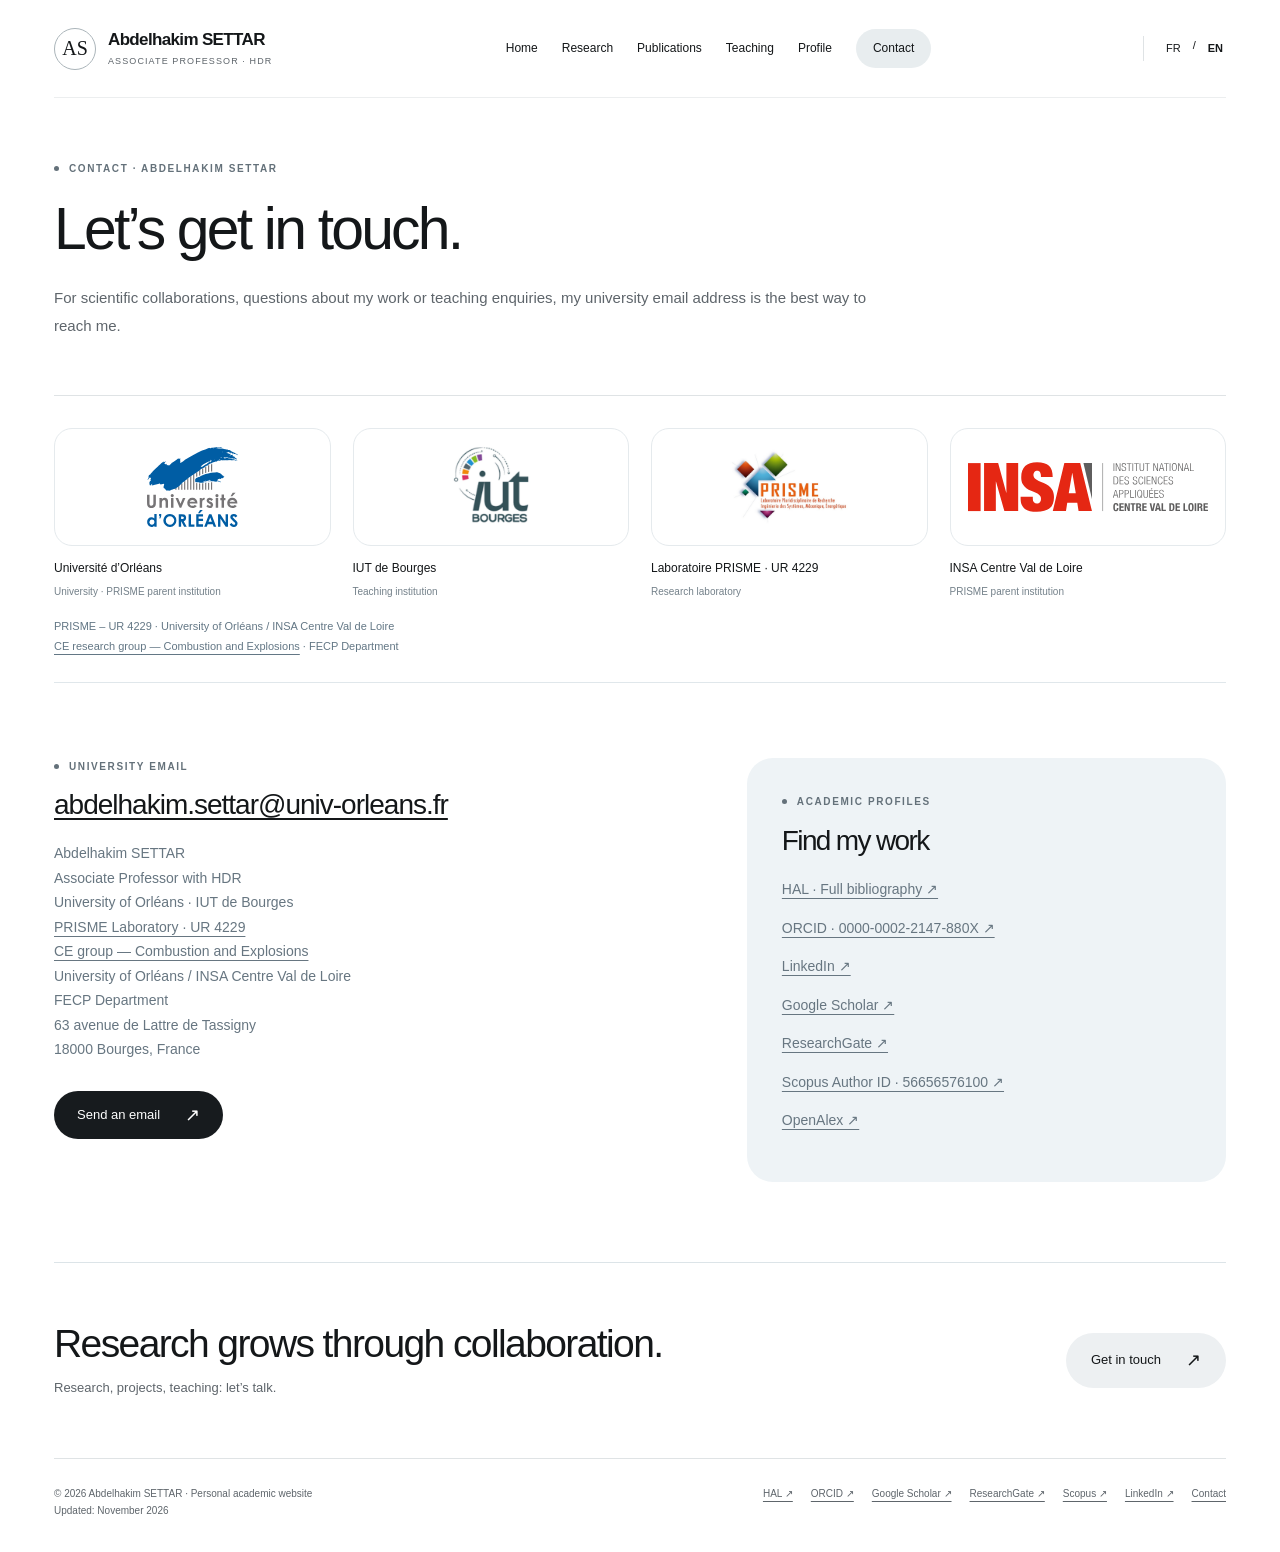
==== commit ff21ed04: "Recentrer le site sur le socle scientifique du HDR et classer la bibliographie Présentation français" ====
--- a/en-contact.html
+++ b/en-contact.html
@@ -1 +1 @@
-<!doctype html><html lang="en"><head><meta charset="utf-8"><meta name="viewport" content="width=device-width,initial-scale=1"><title>Contact — Abdelhakim Settar</title><meta name="description" content="Contact Abdelhakim Settar at the University of Orléans, IUT de Bourges and PRISME Laboratory."><meta name="theme-color" content="#172c34"><link rel="canonical" href="https://abdelhakim-settar.github.io/en-contact.html"><link rel="alternate" hreflang="fr" href="https://abdelhakim-settar.github.io/fr-contact.html"><link rel="alternate" hreflang="en" href="https://abdelhakim-settar.github.io/en-contact.html"><link rel="alternate" hreflang="x-default" href="https://abdelhakim-settar.github.io/en-contact.html"><meta property="og:title" content="Contact — Abdelhakim Settar"><meta property="og:description" content="Contact Abdelhakim Settar at the University of Orléans, IUT de Bourges and PRISME Laboratory."><meta property="og:type" content="profile"><meta property="og:url" content="https://abdelhakim-settar.github.io/en-contact.html"><meta property="og:locale" content="en_GB"><link rel="icon" type="image/svg+xml" href="/favicon.svg"><link rel="stylesheet" href="/style.css"><script src="/app.js" defer></script><script type="application/ld+json">{"@context": "https://schema.org", "@type": "ProfilePage", "inLanguage": "en", "url": "https://abdelhakim-settar.github.io/en-contact.html", "name": "Contact — Abdelhakim Settar", "mainEntity": {"@type": "Person", "name": "Abdelhakim Settar", "jobTitle": "Associate Professor with HDR", "affiliation": [{"@type": "Organization", "name": "Université d’Orléans · IUT de Bourges", "url": "https://www.univ-orleans.fr/fr/iut-bourges"}, {"@type": "Organization", "name": "PRISME UR 4229 · Université d’Orléans / INSA Centre Val de Loire · FECP · CE — Combustion-Explosions", "url": "https://www.univ-orleans.fr/fr/prisme/la-recherche/departement-fecp/axe-combustion-explosions"}], "email": "mailto:abdelhakim.settar@univ-orleans.fr", "sameAs": ["https://cv.hal.science/abdelhakim-settar", "https://orcid.org/0000-0002-2147-880X", "https://www.linkedin.com/in/abdelhakim-settar-b4479660", "https://openalex.org/A5042702773", "https://scholar.google.fr/citations?user=sCTY_ZgAAAAJ&hl=fr", "https://www.researchgate.net/profile/Abdelhakim-Settar", "https://www.scopus.com/inward/authorDetails.url?authorID=56656576100&partnerID=MN8TOARS"], "knowsAbout": ["Hydrogen production", "Biomass gasification", "Heat and mass transfer", "Porous media", "Life cycle assessment"]}}</script></head><body><a class="skip" href="#main">Skip to content</a><div class="shell"><header class="top"><a class="brand" href="/en.html"><span class="monogram" aria-hidden="true">AS</span><span><strong>Abdelhakim Settar</strong><small>Associate Professor · HDR</small></span></a><nav class="nav" aria-label="Main navigation"><a href="/en.html" >Home</a><a href="/en-research.html" >Research</a><a href="/en-publications.html" >Publications</a><a href="/en-teaching.html" >Teaching</a><a href="/en-profile.html" >Profile</a><a href="/en-contact.html" aria-current="page">Contact</a></nav><nav class="languages" aria-label="Language"><a href="/fr-contact.html" lang="fr" hreflang="fr" class="" >FR</a><span aria-hidden="true">/</span><a href="/en-contact.html" lang="en" hreflang="en" class="selected" aria-current="true">EN</a></nav></header><main id="main"><div class="page-head"><div class="eyebrow">Contact · Abdelhakim Settar</div><h1>Let’s get in touch.</h1><p>For scientific collaborations, questions about my work or teaching enquiries, my university email address is the best way to reach me.</p></div><div class="institution-logos" aria-label="Institutional affiliations"><a href="https://www.univ-orleans.fr/fr" class="institution-logo"><span class="logo-wrap "><img src="/logo-universite-orleans.svg" alt="Université d’Orléans" width="180" height="80" loading="lazy"></span><strong>Université d’Orléans</strong><small>University · PRISME parent institution</small></a><a href="https://www.univ-orleans.fr/fr/iut-bourges" class="institution-logo"><span class="logo-wrap "><img src="/logo-iut-bourges-couleur.png" alt="IUT de Bourges" width="180" height="80" loading="lazy"></span><strong>IUT de Bourges</strong><small>Teaching institution</small></a><a href="https://www.univ-orleans.fr/fr/prisme" class="institution-logo"><span class="logo-wrap "><img src="/logo-prisme-couleur.png" alt="Laboratoire PRISME · UR 4229" width="180" height="80" loading="lazy"></span><strong>Laboratoire PRISME · UR 4229</strong><small>Research laboratory</small></a><a href="https://www.insa-centrevaldeloire.fr/" class="institution-logo"><span class="logo-wrap "><img src="/logo-insa-cvl.svg" alt="INSA Centre Val de Loire" width="180" height="80" loading="lazy"></span><strong>INSA Centre Val de Loire</strong><small>PRISME parent institution</small></a></div><p class="affiliation-context">PRISME – UR 4229 · University of Orléans / INSA Centre Val de Loire<br><a href="https://www.univ-orleans.fr/fr/prisme/la-recherche/departement-fecp/axe-combustion-explosions">CE research group — Combustion and Explosions</a> · FECP Department</p><div class="contact-grid"><section><div class="eyebrow">University email</div><h2 class="email"><a href="mailto:abdelhakim.settar@univ-orleans.fr">abdelhakim.settar@univ-orleans.fr</a></h2><p>Abdelhakim Settar<br>Associate Professor with HDR<br>University of Orléans · IUT de Bourges<br><a href="https://www.univ-orleans.fr/fr/prisme">PRISME Laboratory · UR 4229</a><br><a href="https://www.univ-orleans.fr/fr/prisme/la-recherche/departement-fecp/axe-combustion-explosions">CE group — Combustion and Explosions</a><br>University of Orléans / INSA Centre Val de Loire<br>FECP Department<br>63 avenue de Lattre de Tassigny<br>18000 Bourges, France</p><div class="actions"><a class="button primary" href="mailto:abdelhakim.settar@univ-orleans.fr" >Send an email<span class="arrow" aria-hidden="true">↗</span></a></div></section><section class="contact-box"><div class="eyebrow">Academic profiles</div><h2>Find my work</h2><p><a href="https://cv.hal.science/abdelhakim-settar">HAL · Full bibliography ↗</a></p><p><a href="https://orcid.org/0000-0002-2147-880X">ORCID · 0000-0002-2147-880X ↗</a></p><p><a href="https://www.linkedin.com/in/abdelhakim-settar-b4479660">LinkedIn ↗</a></p><p><a href="https://scholar.google.fr/citations?user=sCTY_ZgAAAAJ&amp;hl=fr">Google Scholar ↗</a></p><p><a href="https://www.researchgate.net/profile/Abdelhakim-Settar">ResearchGate ↗</a></p><p><a href="https://www.scopus.com/inward/authorDetails.url?authorID=56656576100&amp;partnerID=MN8TOARS">Scopus Author ID · 56656576100 ↗</a></p><p><a href="https://openalex.org/A5042702773">OpenAlex ↗</a></p></section></div></main><footer><div class="footer-cta"><div><h2>Research grows through collaboration.</h2><p>Research, projects, teaching: let’s talk.</p></div><a class="button " href="/en-contact.html" >Get in touch<span class="arrow" aria-hidden="true">↗</span></a></div><div class="bottom"><div>© 2026 Abdelhakim Settar · Personal academic website<br>Updated: November 2026</div><div><a href="https://cv.hal.science/abdelhakim-settar">HAL ↗</a><a href="https://orcid.org/0000-0002-2147-880X">ORCID ↗</a><a href="https://scholar.google.fr/citations?user=sCTY_ZgAAAAJ&amp;hl=fr">Google Scholar ↗</a><a href="https://www.researchgate.net/profile/Abdelhakim-Settar">ResearchGate ↗</a><a href="https://www.scopus.com/inward/authorDetails.url?authorID=56656576100&amp;partnerID=MN8TOARS">Scopus ↗</a><a href="https://www.linkedin.com/in/abdelhakim-settar-b4479660/">LinkedIn ↗</a><a href="/en-contact.html">Contact</a></div></div></footer></div></body></html>+<!doctype html><html lang="en"><head><meta charset="utf-8"><meta name="viewport" content="width=device-width,initial-scale=1"><title>Contact — Abdelhakim SETTAR</title><meta name="description" content="Contact Abdelhakim SETTAR at the University of Orléans, IUT de Bourges and PRISME Laboratory."><meta name="theme-color" content="#172c34"><link rel="canonical" href="https://abdelhakim-settar.github.io/en-contact.html"><link rel="alternate" hreflang="fr" href="https://abdelhakim-settar.github.io/fr-contact.html"><link rel="alternate" hreflang="en" href="https://abdelhakim-settar.github.io/en-contact.html"><link rel="alternate" hreflang="x-default" href="https://abdelhakim-settar.github.io/en-contact.html"><meta property="og:title" content="Contact — Abdelhakim SETTAR"><meta property="og:description" content="Contact Abdelhakim SETTAR at the University of Orléans, IUT de Bourges and PRISME Laboratory."><meta property="og:type" content="profile"><meta property="og:url" content="https://abdelhakim-settar.github.io/en-contact.html"><meta property="og:locale" content="en_GB"><link rel="icon" type="image/svg+xml" href="/favicon.svg"><link rel="stylesheet" href="/style.css"><script src="/app.js" defer></script><script type="application/ld+json">{"@context": "https://schema.org", "@type": "ProfilePage", "inLanguage": "en", "url": "https://abdelhakim-settar.github.io/en-contact.html", "name": "Contact — Abdelhakim Settar", "mainEntity": {"@type": "Person", "name": "Abdelhakim SETTAR", "jobTitle": "Associate Professor with HDR", "affiliation": [{"@type": "Organization", "name": "Université d’Orléans · IUT de Bourges", "url": "https://www.univ-orleans.fr/fr/iut-bourges"}, {"@type": "Organization", "name": "PRISME UR 4229 · Université d’Orléans / INSA Centre Val de Loire · FECP · CE — Combustion-Explosions", "url": "https://www.univ-orleans.fr/fr/prisme/la-recherche/departement-fecp/axe-combustion-explosions"}], "email": "mailto:abdelhakim.settar@univ-orleans.fr", "sameAs": ["https://cv.hal.science/abdelhakim-settar", "https://orcid.org/0000-0002-2147-880X", "https://www.linkedin.com/in/abdelhakim-settar-b4479660", "https://openalex.org/A5042702773", "https://scholar.google.fr/citations?user=sCTY_ZgAAAAJ&hl=fr", "https://www.researchgate.net/profile/Abdelhakim-Settar", "https://www.scopus.com/inward/authorDetails.url?authorID=56656576100&partnerID=MN8TOARS"], "knowsAbout": ["Thermochemistry", "Chemical kinetics", "Heat and mass transfer", "Catalytic methane steam reforming", "Thermal degradation", "Porous media", "Thermogravimetric analysis", "Computational fluid dynamics"], "image": "https://abdelhakim-settar.github.io/portrait-abdelhakim-settar.png"}}</script></head><body><a class="skip" href="#main">Skip to content</a><div class="shell"><header class="top"><a class="brand" href="/en.html"><span class="monogram" aria-hidden="true">AS</span><span><strong>Abdelhakim SETTAR</strong><small>Associate Professor · HDR</small></span></a><nav class="nav" aria-label="Main navigation"><a href="/en.html" >Home</a><a href="/en-research.html" >Research</a><a href="/en-publications.html" >Publications</a><a href="/en-teaching.html" >Teaching</a><a href="/en-profile.html" >Profile</a><a href="/en-contact.html" aria-current="page">Contact</a></nav><nav class="languages" aria-label="Language"><a href="/fr-contact.html" lang="fr" hreflang="fr" class="" >FR</a><span aria-hidden="true">/</span><a href="/en-contact.html" lang="en" hreflang="en" class="selected" aria-current="true">EN</a></nav></header><main id="main"><div class="page-head"><div class="eyebrow">Contact · Abdelhakim SETTAR</div><h1>Let’s get in touch.</h1><p>For scientific collaborations, questions about my work or teaching enquiries, my university email address is the best way to reach me.</p></div><div class="institution-logos" aria-label="Institutional affiliations"><a href="https://www.univ-orleans.fr/fr" class="institution-logo"><span class="logo-wrap "><img src="/logo-universite-orleans.svg" alt="Université d’Orléans" width="180" height="80" loading="lazy"></span><strong>Université d’Orléans</strong><small>University · PRISME parent institution</small></a><a href="https://www.univ-orleans.fr/fr/iut-bourges" class="institution-logo"><span class="logo-wrap "><img src="/logo-iut-bourges-couleur.png" alt="IUT de Bourges" width="180" height="80" loading="lazy"></span><strong>IUT de Bourges</strong><small>Teaching institution</small></a><a href="https://www.univ-orleans.fr/fr/prisme" class="institution-logo"><span class="logo-wrap "><img src="/logo-prisme-couleur.png" alt="Laboratoire PRISME · UR 4229" width="180" height="80" loading="lazy"></span><strong>Laboratoire PRISME · UR 4229</strong><small>Research laboratory</small></a><a href="https://www.insa-centrevaldeloire.fr/" class="institution-logo"><span class="logo-wrap "><img src="/logo-insa-cvl.svg" alt="INSA Centre Val de Loire" width="180" height="80" loading="lazy"></span><strong>INSA Centre Val de Loire</strong><small>PRISME parent institution</small></a></div><p class="affiliation-context">PRISME – UR 4229 · University of Orléans / INSA Centre Val de Loire<br><a href="https://www.univ-orleans.fr/fr/prisme/la-recherche/departement-fecp/axe-combustion-explosions">CE research group — Combustion and Explosions</a> · FECP Department</p><div class="contact-grid"><section><div class="eyebrow">University email</div><h2 class="email"><a href="mailto:abdelhakim.settar@univ-orleans.fr">abdelhakim.settar@univ-orleans.fr</a></h2><p>Abdelhakim SETTAR<br>Associate Professor with HDR<br>University of Orléans · IUT de Bourges<br><a href="https://www.univ-orleans.fr/fr/prisme">PRISME Laboratory · UR 4229</a><br><a href="https://www.univ-orleans.fr/fr/prisme/la-recherche/departement-fecp/axe-combustion-explosions">CE group — Combustion and Explosions</a><br>University of Orléans / INSA Centre Val de Loire<br>FECP Department<br>63 avenue de Lattre de Tassigny<br>18000 Bourges, France</p><div class="actions"><a class="button primary" href="mailto:abdelhakim.settar@univ-orleans.fr" >Send an email<span class="arrow" aria-hidden="true">↗</span></a></div></section><section class="contact-box"><div class="eyebrow">Academic profiles</div><h2>Find my work</h2><p><a href="https://cv.hal.science/abdelhakim-settar">HAL · Full bibliography ↗</a></p><p><a href="https://orcid.org/0000-0002-2147-880X">ORCID · 0000-0002-2147-880X ↗</a></p><p><a href="https://www.linkedin.com/in/abdelhakim-settar-b4479660">LinkedIn ↗</a></p><p><a href="https://scholar.google.fr/citations?user=sCTY_ZgAAAAJ&amp;hl=fr">Google Scholar ↗</a></p><p><a href="https://www.researchgate.net/profile/Abdelhakim-Settar">ResearchGate ↗</a></p><p><a href="https://www.scopus.com/inward/authorDetails.url?authorID=56656576100&amp;partnerID=MN8TOARS">Scopus Author ID · 56656576100 ↗</a></p><p><a href="https://openalex.org/A5042702773">OpenAlex ↗</a></p></section></div></main><footer><div class="footer-cta"><div><h2>Research grows through collaboration.</h2><p>Research, projects, teaching: let’s talk.</p></div><a class="button " href="/en-contact.html" >Get in touch<span class="arrow" aria-hidden="true">↗</span></a></div><div class="bottom"><div>© 2026 Abdelhakim SETTAR · Personal academic website<br>Updated: November 2026</div><div><a href="https://cv.hal.science/abdelhakim-settar">HAL ↗</a><a href="https://orcid.org/0000-0002-2147-880X">ORCID ↗</a><a href="https://scholar.google.fr/citations?user=sCTY_ZgAAAAJ&amp;hl=fr">Google Scholar ↗</a><a href="https://www.researchgate.net/profile/Abdelhakim-Settar">ResearchGate ↗</a><a href="https://www.scopus.com/inward/authorDetails.url?authorID=56656576100&amp;partnerID=MN8TOARS">Scopus ↗</a><a href="https://www.linkedin.com/in/abdelhakim-settar-b4479660/">LinkedIn ↗</a><a href="/en-contact.html">Contact</a></div></div></footer></div></body></html>
--- a/style.css
+++ b/style.css
@@ -19,3 +19,9 @@
 @media(max-width:700px){html{scroll-padding-top:145px}.shell{padding:0 21px}.top{padding:17px 0 13px;gap:14px;min-height:120px}.brand{min-width:0;flex:1}.brand strong{font-size:14px}.brand small{font-size:8px;letter-spacing:.6px}.monogram{width:34px;height:34px;font-size:17px}.languages{padding-left:9px;font-size:10px}.nav{gap:6px;flex-wrap:wrap;justify-content:flex-start}.nav a{font-size:11px;margin-right:8px;padding:4px 0}.nav a:last-child{padding:4px 11px;margin-right:0}.hero{min-height:620px;padding:48px 0 35px}.hero h1{font-size:58px;letter-spacing:-3.5px;line-height:1.08;margin:22px 0 18px}.hero h1 span{display:block}.hero-speciality{font-size:26px;letter-spacing:-.9px;line-height:1.35;margin-bottom:20px}.hero .lead{font-size:13px;line-height:1.9;max-width:360px}.hero .role{font-size:11px;line-height:1.85}.hero .actions{gap:9px;margin-top:24px}.hero .button{font-size:11px;padding:11px 17px;gap:14px}.hero-scroll{margin-top:28px}.topic-ticker{margin:0 -21px;padding:16px 55px 16px 0}.ticker-copy{font-size:15px;gap:25px;padding-right:25px}.motion-toggle{top:13px}.affiliations{grid-template-columns:1fr 1fr;gap:24px 15px;padding:27px 0}.affiliations a{font-size:12px}.affiliations small{font-size:9px;line-height:1.7}.section{padding:48px 0}.section-heading h2,h2{font-size:31px;letter-spacing:-1.1px}.section-heading{margin-bottom:24px}.about-panel{grid-template-columns:1fr;gap:20px;padding:25px;border-radius:24px}.about-panel h2{font-size:30px}.about-panel .research-visual{margin:0;padding:12px}.about-panel .research-visual svg{max-height:200px}.about-panel p{font-size:13px}.research-cards{grid-template-columns:1fr;gap:16px}.research-card{padding:24px}.research-card svg{height:165px}.research-card h3{font-size:25px}.project-overview{grid-template-columns:1fr;gap:16px}.project-preview{padding:28px;min-height:230px}.project-preview h3{font-size:36px}.feature{padding:27px;gap:18px;border-radius:24px}.feature h2{font-size:29px}.feature p{font-size:13px}.feature-list>div{padding:17px 0}.pub{grid-template-columns:38px 1fr 25px;gap:11px;padding:25px 0}.pub h3{font-size:19px;line-height:1.45}.pub-year{font-size:15px}.pub-link{height:26px;font-size:14px}.pub p{font-size:11px}.page-head{padding:40px 0 30px}.page-head h1{font-size:43px;letter-spacing:-1.8px}.page-head p{font-size:13px}.layout{grid-template-columns:1fr;gap:27px;padding-top:25px}.side{position:static;gap:0 19px}.side a{font-size:11px;padding:8px 0}.content section{scroll-margin-top:150px}.content h2{font-size:28px}.content p,.content li{font-size:13px}.content h3{font-size:21px}.project{grid-template-columns:1fr;gap:7px}.research-visual{padding:15px;border-radius:20px}.research-visual svg{height:auto}.filters{padding:15px;gap:12px;border-radius:18px;align-items:stretch;flex-direction:column}.filters label:last-child{max-width:none}.contact-grid{grid-template-columns:1fr;gap:25px;padding:35px 0 50px}.contact-box{padding:25px}.metrics-panel{padding:25px 22px;border-radius:22px;margin-top:30px}.metrics-panel.compact{padding:25px 22px}.metrics-header{display:block}.metrics-header h2{font-size:26px}.metrics-header a{display:inline-block;margin-top:15px;font-size:11px}.metrics-grid{grid-template-columns:1fr 1fr;gap:25px 18px}.metric{padding-left:17px}.metric:nth-child(3){padding-left:0;border:0}.metric-value{font-size:45px;letter-spacing:-2px}.metric-label{font-size:10px}.metrics-status{font-size:10px;margin:12px 0 23px}.metrics-note{font-size:10px}.metrics-links{gap:12px 19px;font-size:11px}.chart-bars{gap:7px;height:145px}.chart-bars li{font-size:9px}.academic-affiliation{padding:20px}.footer-cta{padding:37px 0}.footer-cta h2{font-size:32px}.footer-cta p{font-size:12px}.bottom{font-size:9px;line-height:1.8}.reveal.waiting{transform:translateY(12px)}}
 @media(prefers-reduced-motion:reduce){html{scroll-behavior:auto}.ticker-track{animation:none}.reveal,.button,.research-card,.project-preview,.chart-bars .bar{transition:none}.reveal.waiting{opacity:1;transform:none}}
 @media print{.topic-ticker,.metrics-status,.motion-toggle{display:none}.hero{min-height:0;padding:20px}.hero h1{font-size:42px}.hero-speciality{font-size:24px}.reveal.waiting{opacity:1;transform:none}.metrics-panel,.about-panel{background:#fff;border:1px solid #ccc}.top{position:static}.metric-value{font-size:30px}}
+
+/* Portrait, first-screen profile links and original scientific figures. */
+.scientific-hero{padding:44px 25px 30px;min-height:665px}.hero-identity{display:flex;align-items:center;justify-content:center;gap:27px;margin:17px 0}.scientific-hero h1{font-size:clamp(54px,6.1vw,85px);letter-spacing:-4.5px;margin:0;line-height:1.12}.portrait-link{display:block;flex:0 0 auto}.portrait{width:115px;height:115px;object-fit:cover;object-position:center 25%;border-radius:50%;display:block;border:1px solid #dce3e7}.scientific-hero .profile-links{justify-content:center;margin:3px auto 23px;gap:10px}.scientific-hero .profile-links-label{display:none}.scientific-hero .profile-links>a{font-size:11px;padding:7px 15px;gap:20px}.scientific-hero .hero-speciality{font-size:clamp(26px,3vw,38px);line-height:1.3;max-width:950px;letter-spacing:-1.3px;margin-bottom:15px}.scientific-hero .lead{max-width:820px;font-size:14px;line-height:1.8;margin-bottom:16px}.scientific-hero .actions{margin-top:20px}.scientific-hero .hero-scroll{margin-top:27px}.source-figure{background:#fff;border:1px solid #e0e7eb;padding:20px;border-radius:20px;overflow:hidden;margin:25px 0}.source-figure img{display:block;max-width:100%;width:auto;height:auto;max-height:540px;margin:auto;object-fit:contain}.figure-enlarge{display:block;text-decoration:none;position:relative;color:inherit}.enlarge-label{display:inline-block;background:#f0f4f6;border:1px solid #e0e7eb;border-radius:20px;font-size:10px;padding:3px 10px;margin-top:12px}.source-figure figcaption{font-size:11px!important;line-height:1.65!important;color:#667a87;margin-top:13px;text-align:left!important}.source-figure figcaption span{font-size:10px}.source-figure figcaption a{text-decoration:underline;text-decoration-color:#b0c0ca}.scientific-about{grid-template-columns:1fr 1.15fr;gap:40px;padding:40px}.scientific-about .source-figure{padding:17px;margin:0;background:#fff;border-color:#dde5ea;border-radius:20px}.scientific-about .source-figure img{width:100%;max-height:none}.scientific-about h2{font-size:35px;line-height:1.2}.scientific-about p{font-size:13px}.research-card .source-figure{background:#fff;border:1px solid #e2e8eb;margin:0 0 23px;padding:13px;border-radius:15px;order:-1}.research-card .source-figure img{width:100%;height:190px;object-fit:contain}.research-card .source-figure figcaption{display:block;margin:10px 0 0;font-size:9px!important}.research-card .source-figure figcaption span{font-size:9px}.research-card h3{font-size:24px}.method-grid{display:grid;grid-template-columns:repeat(4,1fr);gap:20px}.method-grid>div{border-top:1px solid #cdd9e1;padding-top:22px}.method-grid h3{font-size:23px;line-height:1.35;font-weight:400;letter-spacing:-.7px;margin:13px 0}.method-grid p{font-size:12px;line-height:1.85;color:#657a87}.method-index{font-size:10px;color:#8295a1}.compact-methods{grid-template-columns:1fr 1fr;gap:25px}.content .compact-methods h3{font-size:22px}.content .compact-methods p{font-size:13px}.figure-pair{display:grid;grid-template-columns:1fr 1fr;gap:18px}.figure-pair .source-figure{padding:15px}.figure-pair img{width:100%}.content section{scroll-margin-top:135px}.legacy-anchor{display:block;scroll-margin-top:135px}.pub-tags{display:flex;gap:8px;margin:0 0 13px}.hceres-tag{background:#e5edf2;color:#264f67}.correction-tag{background:#f2eee5;color:#6f5e31}.pub-identifiers{display:flex;gap:15px;flex-wrap:wrap}.pub-identifiers a{overflow-wrap:anywhere}.publication-categories{display:grid;grid-template-columns:repeat(5,1fr);gap:12px;margin:45px 0 18px}.publication-categories>a{padding:18px;border:1px solid #dce5eb;border-radius:17px;text-decoration:none;position:relative;display:flex;flex-direction:column;gap:9px;background:white;transition:background .2s}.publication-categories>a:hover{background:#edf3f6}.publication-categories strong{font-size:18px;font-weight:500;color:#334f61}.publication-categories span{font-size:11px;color:#6f8290;line-height:1.7;padding-right:8px}.publication-categories em{font-size:11px;font-style:normal;position:absolute;right:15px;top:20px;color:#7e929f}.three-filters{display:grid;grid-template-columns:minmax(240px,1fr) minmax(180px,290px) 170px;gap:18px}.three-filters label{max-width:none!important;min-width:0}.three-filters input,.three-filters select{width:100%;min-width:0}.publication-group{margin:47px 0;scroll-margin-top:130px}.publication-group-heading{display:flex;align-items:center;gap:17px;padding:21px 0;border-top:1px solid #bacbd6;border-bottom:1px solid #d9e3ea}.publication-group-heading h2{font-size:29px;letter-spacing:-1px;line-height:1.35;margin:0;font-weight:400}.category-code{font-size:11px;color:#45677e;background:#eaf1f5;border-radius:20px;padding:6px 12px;flex:0 0 auto}.category-count{margin-left:auto;font-size:12px;color:#7d919e}.publication-group .pub h3{font-size:21px}.publication-group .journal-mark{margin:0 0 13px}.bibliography-notes{border-top:1px solid #dce5eb;padding:25px 0 50px}.bibliography-notes p{font-size:11px;color:#6b7f8d;line-height:1.85;max-width:1050px}.pub>div{min-width:0}.pub h3{overflow-wrap:anywhere}
+@media(max-width:1050px){.scientific-hero{padding-top:35px}.scientific-hero h1{font-size:63px;letter-spacing:-3.5px}.portrait{width:95px;height:95px}.scientific-hero .hero-speciality{font-size:32px}.scientific-about{padding:32px;gap:28px;grid-template-columns:1fr 1fr}.scientific-about h2{font-size:30px}.method-grid{grid-template-columns:1fr 1fr}.publication-categories{grid-template-columns:repeat(3,1fr)}.three-filters{grid-template-columns:1fr 1fr}.three-filters label:first-child{grid-column:1/-1}.three-filters label:last-child{max-width:none}.publication-group-heading h2{font-size:26px}}
+@media(max-width:700px){.scientific-hero{padding:35px 0 30px;min-height:0}.hero-identity{flex-direction:column;gap:14px;margin:20px 0}.portrait{width:88px;height:88px}.scientific-hero h1{font-size:51px;letter-spacing:-3px;line-height:1.1}.scientific-hero h1 span{display:block}.scientific-hero .profile-links{display:grid;grid-template-columns:1fr 1fr;gap:9px;width:100%;max-width:320px;margin:0 auto 23px}.scientific-hero .profile-links>a{font-size:11px;justify-content:space-between;padding:8px 12px;gap:9px}.scientific-hero .hero-speciality{font-size:26px;letter-spacing:-.9px;line-height:1.3}.scientific-hero .lead{font-size:12px;line-height:1.85}.scientific-hero .role{font-size:10px}.scientific-hero .actions{gap:9px}.scientific-hero .button{font-size:11px;padding:10px 16px}.scientific-about{grid-template-columns:1fr;padding:24px;gap:24px}.scientific-about h2{font-size:30px}.scientific-about .source-figure{padding:12px}.scientific-about .source-figure img{max-height:none}.source-figure{padding:15px;border-radius:16px}.source-figure figcaption{font-size:10px!important}.source-figure figcaption span{font-size:9px}.research-card .source-figure img{height:190px}.method-grid{gap:25px 19px}.method-grid h3{font-size:21px}.method-grid p{font-size:11px}.compact-methods{grid-template-columns:1fr}.figure-pair{grid-template-columns:1fr;gap:0}.publication-categories{grid-template-columns:1fr 1fr;gap:10px;margin-top:30px}.publication-categories>a{padding:14px}.publication-categories strong{font-size:17px}.publication-categories span{font-size:10px}.publication-categories em{right:12px;top:16px}.three-filters{display:flex;flex-direction:column;gap:14px}.publication-group-heading{gap:12px}.publication-group-heading h2{font-size:23px;letter-spacing:-.6px}.category-code{font-size:10px;padding:5px 9px}.publication-group .pub h3{font-size:18px}.publication-group{scroll-margin-top:155px}.content section,.legacy-anchor{scroll-margin-top:155px}.bibliography-notes p{font-size:10px}.pub-identifiers{gap:8px}.pub-identifiers a{font-size:10px}}
+@media(prefers-reduced-motion:reduce){.publication-categories>a{transition:none}}
